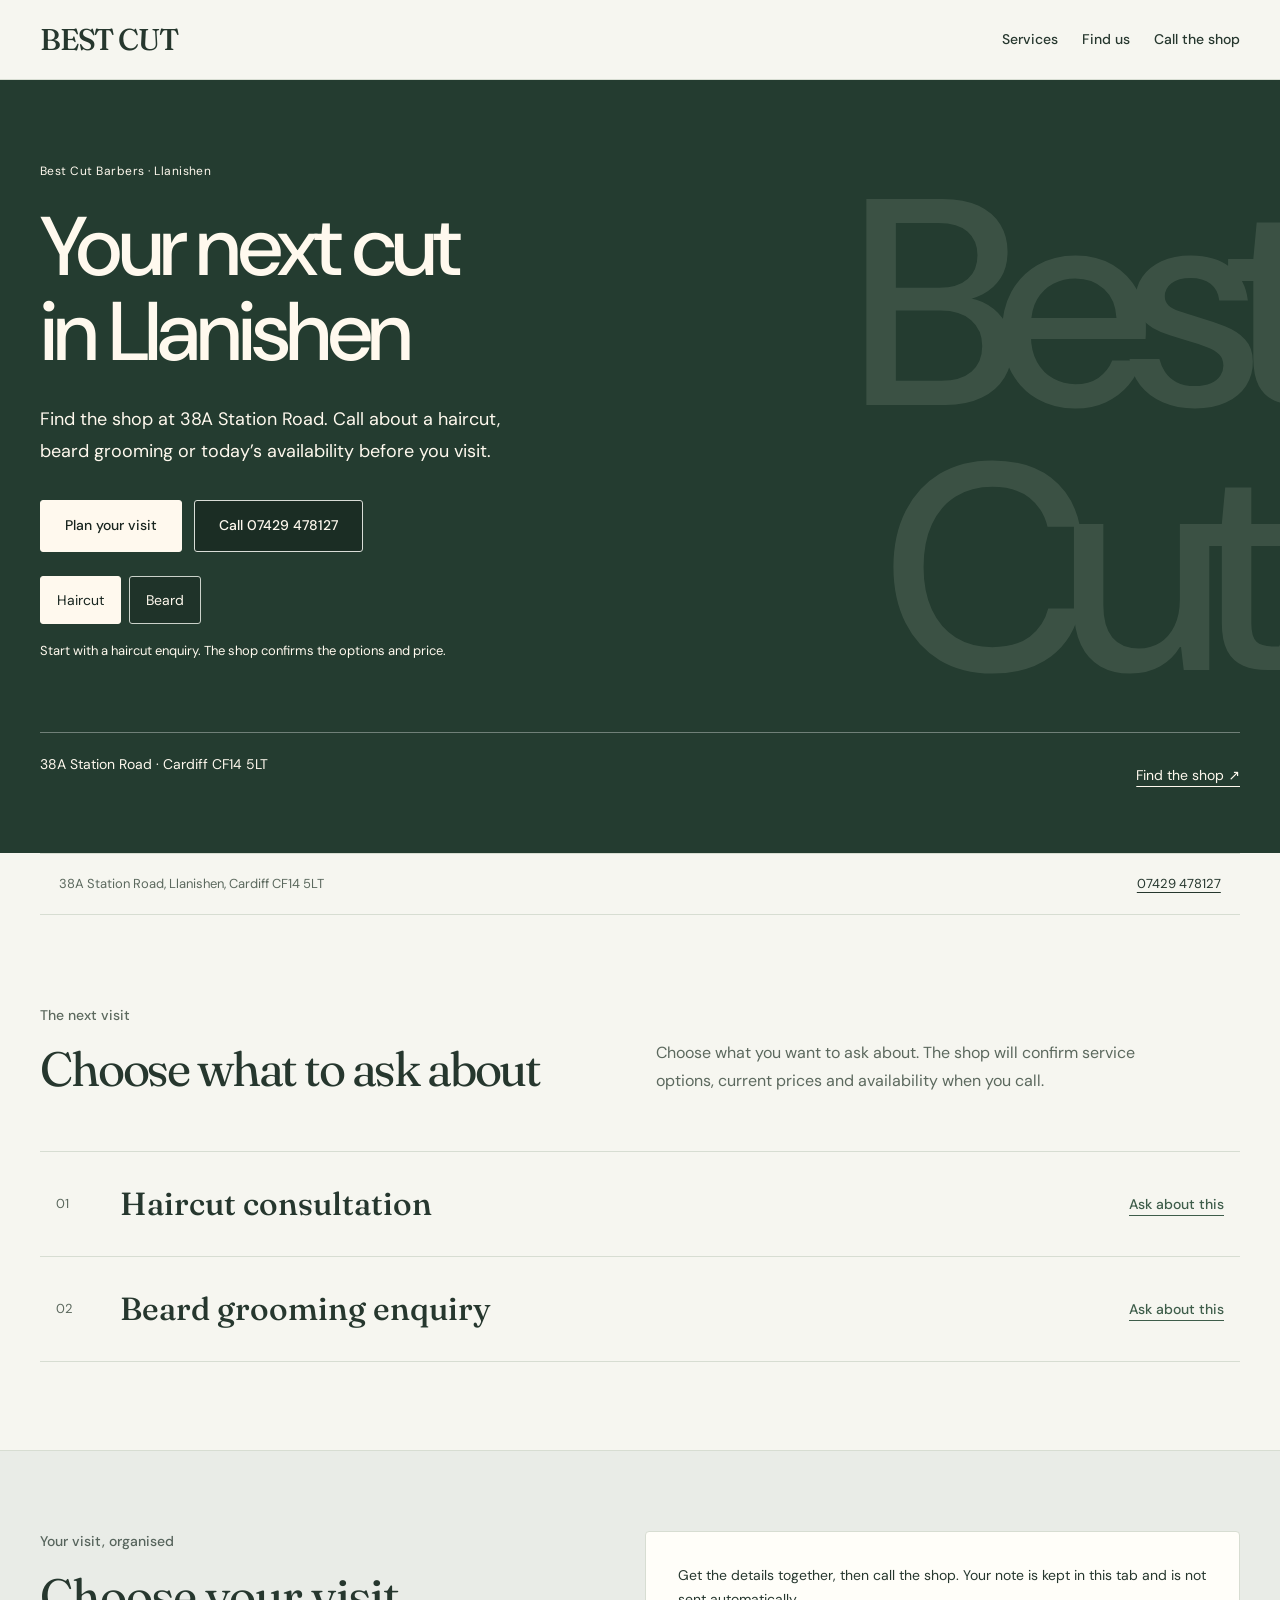
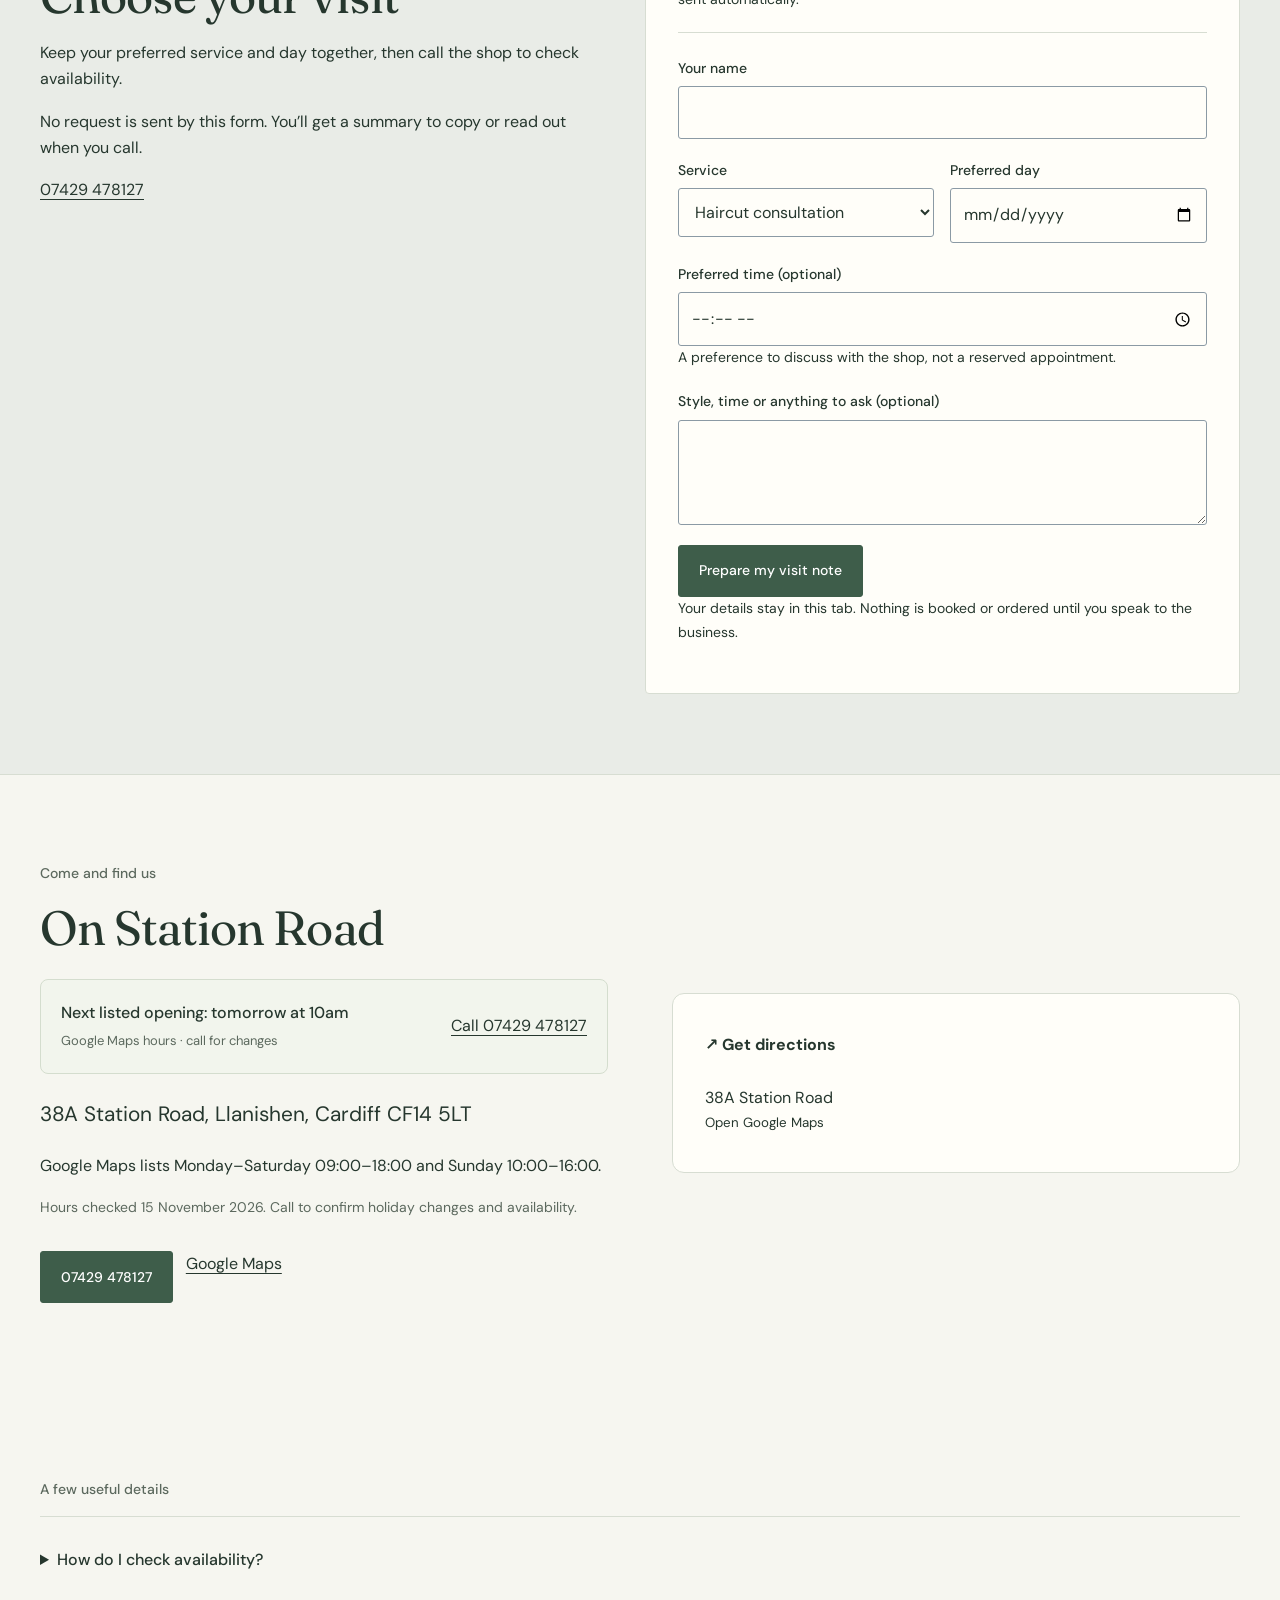
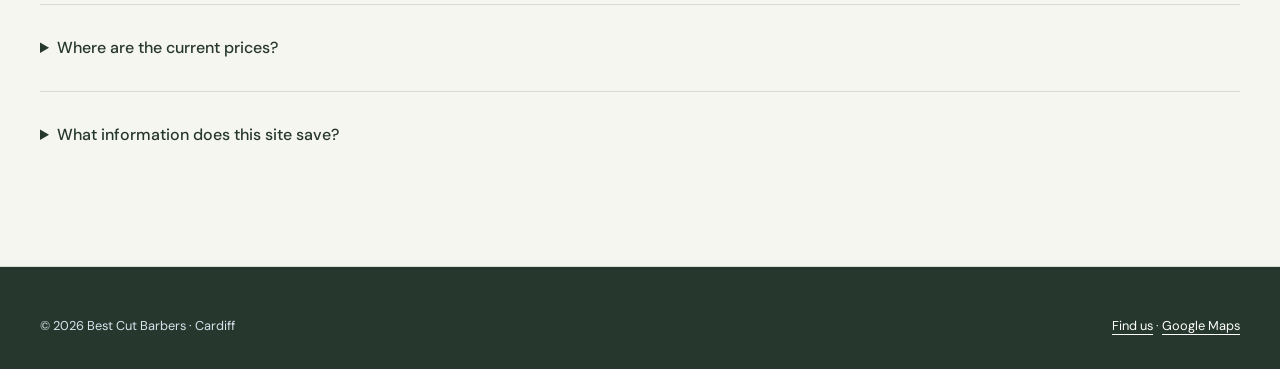
==== index.html @ ffdcf894 "Harden verification and quiet the live hours status Co-authored-by: OpenBot <335604065+openbotgit[bo" ====
<!doctype html><html lang="en-GB"><head><meta charset="utf-8"><meta name="viewport" content="width=device-width,initial-scale=1"><meta http-equiv="Content-Security-Policy" content="default-src 'self'; script-src 'self'; style-src 'self'; img-src 'self' data:; base-uri 'none'; form-action 'none'; object-src 'none'"><title>Best Cut Barbers | Llanishen, Cardiff</title><meta name="description" content="Find Best Cut Barbers in Llanishen. Call about today’s availability, ask about your style, then head to Station Road."><meta name="theme-color" content="#1e3028"><link rel="icon" href="favicon.svg" type="image/svg+xml"><link rel="canonical" href="https://henrygoldsmith07-wq.github.io/best-cut-barbers/"><meta property="og:type" content="website"><meta property="og:title" content="Best Cut Barbers"><meta property="og:description" content="Find Best Cut Barbers in Llanishen. Call about today’s availability, ask about your style, then head to Station Road."><meta property="og:url" content="https://henrygoldsmith07-wq.github.io/best-cut-barbers/"><meta property="og:image" content="https://henrygoldsmith07-wq.github.io/best-cut-barbers/og-image.png"><meta property="og:image:alt" content="Best Cut Barbers — 38A Station Road, Llanishen, Cardiff CF14 5LT"><meta name="twitter:card" content="summary_large_image"><script type="application/ld+json">{"@context":"https://schema.org","@type":"HairSalon","@id":"https://henrygoldsmith07-wq.github.io/best-cut-barbers/#business","name":"Best Cut Barbers","url":"https://henrygoldsmith07-wq.github.io/best-cut-barbers/","image":"https://henrygoldsmith07-wq.github.io/best-cut-barbers/og-image.png","telephone":"+447429478127","hasMap":"https://maps.google.com/?q=38A+Station+Road+Llanishen+Cardiff+CF14+5LT","areaServed":[{"@type":"Place","name":"Llanishen"},{"@type":"Place","name":"Cardiff"}],"address":{"@type":"PostalAddress","streetAddress":"38A Station Road","addressLocality":"Llanishen","addressRegion":"Cardiff","postalCode":"CF14 5LT","addressCountry":"GB"},"sameAs":[],"geo":{"@type":"GeoCoordinates","latitude":51.5290067,"longitude":-3.1883158},"openingHoursSpecification":[{"@type":"OpeningHoursSpecification","dayOfWeek":["Monday","Tuesday","Wednesday","Thursday","Friday","Saturday"],"opens":"09:00","closes":"18:00"},{"@type":"OpeningHoursSpecification","dayOfWeek":["Sunday"],"opens":"10:00","closes":"16:00"}]}</script><script src="app.js" defer></script><meta name="robots" content="noindex, nofollow"><script src="direction.js" defer></script><link rel="preload" href="assets/dm-sans.woff2" as="font" type="font/woff2" crossorigin><link rel="stylesheet" href="site.css"><script src="experience.js" defer></script><meta property="og:locale" content="en_GB">
<meta property="og:site_name" content="Best Cut Barbers">
<meta name="twitter:title" content="Best Cut Barbers | Llanishen, Cardiff">
<meta name="twitter:description" content="Find Best Cut Barbers in Llanishen. Call about today's availability, ask about your style, then head to Station Road.">
<script type="application/ld+json">{"@context":"https://schema.org","@type":"ContactPoint","@id":"https://henrygoldsmith07-wq.github.io/best-cut-barbers/#contact-point","telephone":"+447429478127","contactType":"customer service","areaServed":"GB","availableLanguage":"English"}</script>
<script type="application/ld+json">{"@context":"https://schema.org","@type":"HairSalon","@id":"https://henrygoldsmith07-wq.github.io/best-cut-barbers/#catalog","name":"Best Cut Barbers","hasOfferCatalog":{"@type":"OfferCatalog","name":"Barber services","itemListElement":[{"@type":"Offer","itemOffered":{"@type":"Service","name":"Haircut consultation"}},{"@type":"Offer","itemOffered":{"@type":"Service","name":"Beard grooming enquiry"}}]}}</script>
<script type="application/ld+json">{"@context":"https://schema.org","@type":"FAQPage","mainEntity":[{"@type":"Question","name":"How do I check availability?","acceptedAnswer":{"@type":"Answer","text":"Call 07429 478127. The note builder helps organise what you want to ask; it does not send a message or confirm a booking."}},{"@type":"Question","name":"Where are the current prices?","acceptedAnswer":{"@type":"Answer","text":"Prices are to confirm with the owner. Please call before making plans that depend on a particular price or service."}},{"@type":"Question","name":"What information does this site save?","acceptedAnswer":{"@type":"Answer","text":"This form keeps your note in the current tab only. It sends no information to us and uses no analytics or advertising cookies. External links open services with their own privacy policies."}}]}</script>


<link rel="stylesheet" href="refinement.css">
<script src="refinement.js" defer></script>
<link rel="stylesheet" href="finishing.css">
<link rel="stylesheet" href="hero-background.css">
</head><body class="studio"><a class="skip" href="#main">Skip to content</a><header class="top"><div class="wrap"><a class="brand" href="#">BEST CUT</a><nav aria-label="Main navigation" id="main-nav"><a href="#services">Services</a><a href="#visit">Find us</a><a href="tel:+447429478127">Call the shop</a></nav><button type="button" class="nav-toggle" aria-controls="main-nav" aria-expanded="false">Menu</button></div></header><main id="main" tabindex="-1"><section class="direction-hero type-hero type-best" aria-labelledby="hero-title"><p class="hero-wordmark" aria-hidden="true">Best<span>Cut.</span></p><div class="wrap direction-layout"><div class="direction-copy"><p class="direction-location">Best Cut Barbers · Llanishen</p><h1 id="hero-title">Your next cut<br>in Llanishen</h1><p class="intro">Find the shop at 38A Station Road. Call about a haircut, beard grooming or today’s availability before you visit.</p><div class="direction-actions"><a class="btn btn-primary" href="#plan">Plan your visit</a><a class="btn btn-ghost" href="tel:+447429478127">Call 07429 478127</a></div><div class="service-choice" role="group" aria-label="Choose what to ask about"><button type="button" data-hero-service="Haircut consultation" aria-pressed="true">Haircut</button><button type="button" data-hero-service="Beard grooming enquiry" aria-pressed="false">Beard</button></div><p class="service-copy" id="service-copy" aria-live="polite">Start with a haircut enquiry. The shop confirms the options and price.</p></div></div><div class="wrap"><div class="hero-addressline"><span>38A Station Road · Cardiff CF14 5LT</span><a href="#visit">Find the shop ↗</a></div></div></section><div class="wrap"><div class="ribbon"><span>38A Station Road, Llanishen, Cardiff CF14 5LT</span><span>Local & independent</span><span><a href="tel:+447429478127">07429 478127</a></span></div><section class="section" id="services" data-reveal><div class="section-head"><div><p class="label">The next visit</p><h2>Choose what to ask about</h2></div><p>Choose what you want to ask about. The shop will confirm service options, current prices and availability when you call.</p></div><ol class="services"><li><h3>Haircut consultation</h3><a href="#plan" data-service="Haircut consultation">Ask about this</a></li><li><h3>Beard grooming enquiry</h3><a href="#plan" data-service="Beard grooming enquiry">Ask about this</a></li></ol></section></div><section class="planning" id="plan" data-reveal><div class="wrap split"><div><p class="label">Your visit, organised</p><h2>Choose your visit</h2><p>Keep your preferred service and day together, then call the shop to check availability.</p><p>No request is sent by this form. You’ll get a summary to copy or read out when you call.</p><a href="tel:+447429478127">07429 478127</a></div><form id="visit-form"><p class="form-intro">Get the details together, then call the shop. Your note is kept in this tab and is not sent automatically.</p><div class="field"><label for="name">Your name</label><input id="name" name="name" required maxlength="80" autocomplete="given-name"></div><div class="row"><div class="field"><label for="service">Service</label><select id="service"><option>Haircut consultation</option><option>Beard grooming enquiry</option></select></div><div class="field"><label for="date">Preferred day</label><input type="date" id="date" required></div></div><div class="field"><label for="preferred-time">Preferred time (optional)</label><input type="time" id="preferred-time"><p class="hint">A preference to discuss with the shop, not a reserved appointment.</p></div><div class="field"><label for="notes">Style, time or anything to ask (optional)</label><textarea id="notes" rows="3" maxlength="1000"></textarea></div><div class="hp" aria-hidden="true"><input id="website" tabindex="-1" autocomplete="off" aria-label="Leave blank"></div><button class="button" type="submit">Prepare my visit note</button><p class="hint">Your details stay in this tab. Nothing is booked or ordered until you speak to the business.</p><p id="visit-error" class="inline-error" role="alert" tabindex="-1" hidden></p><div id="result" class="result" role="status" tabindex="-1" hidden></div><noscript><p>Call 07429 478127 to arrange a visit.</p></noscript></form></div></section><div class="wrap"><section class="section visit" id="visit" data-reveal><div><p class="label">Come and find us</p><h2>On Station Road</h2><div class="live-visit"><div><strong id="visit-status" aria-live="polite">See the listed hours below</strong><br><small>Google Maps hours · call for changes</small></div><a href="tel:+447429478127">Call 07429 478127</a></div><address class="address">38A Station Road, Llanishen, Cardiff CF14 5LT</address><p>Google Maps lists Monday–Saturday 09:00–18:00 and Sunday 10:00–16:00.</p><p class="hint">Hours checked 15 November 2026. Call to confirm holiday changes and availability.</p><div class="actions"><a class="button" href="tel:+447429478127">07429 478127</a><a href="https://www.google.com/maps/search/?api=1&amp;query=Best+Cut+38A+Station+Road+Llanishen+Cardiff" target="_blank" rel="noopener noreferrer">Google Maps</a></div></div><div class="map-art"><a href="https://www.google.com/maps/dir/?api=1&amp;destination=38A%20Station%20Road%2C%20Llanishen%2C%20Cardiff%20CF14%205LT" target="_blank" rel="noopener noreferrer"><strong>↗ Get directions</strong><br>38A Station Road<br><small>Open Google Maps</small></a></div></section><section class="section" aria-label="Common questions"><p class="label">A few useful details</p><details><summary>How do I check availability?</summary><p>Call 07429 478127. The note builder helps organise what you want to ask; it does not send a message or confirm a booking.</p></details><details><summary>Where are the current prices?</summary><p>Prices are to confirm with the owner. Please call before making plans that depend on a particular price or service.</p></details><details><summary>What information does this site save?</summary><p>This form keeps your note in the current tab only. It sends no information to us and uses no analytics or advertising cookies. External links open services with their own privacy policies.</p></details></section></div>
</main><footer><div class="wrap"><span>© 2026 Best Cut Barbers · Cardiff</span><span><a href="#visit">Find us</a> · <a href="https://www.google.com/maps/search/?api=1&amp;query=Best+Cut+38A+Station+Road+Llanishen+Cardiff" target="_blank" rel="noopener noreferrer">Google Maps</a></span></div></footer><nav class="mobile" aria-label="Quick actions"><a class="button" href="tel:+447429478127">Call the shop</a><a class="button secondary" href="#plan">Plan your visit</a></nav></body></html>
---- site.css ----
:root{--paper:#f4f0e5;--ink:#1e3028;--accent:#7b3d25;--line:#cecaba;--muted:#526057;--display:Georgia,serif}*{box-sizing:border-box}html{scroll-behavior:smooth;scroll-padding-top:6rem}body{margin:0;background:var(--paper);color:var(--ink);font:17px/1.65 system-ui,sans-serif}a{color:inherit;text-underline-offset:4px}button,input,select,textarea{font:inherit}button,a,input,select,textarea{touch-action:manipulation}:focus-visible{outline:3px solid var(--accent);outline-offset:5px}h1,h2,h3,p{margin:0 0 1rem}h1,h2,h3{font-family:var(--display);line-height:1.05;font-weight:500}h1{font-size:clamp(3rem,6.6vw,6.3rem);letter-spacing:-.055em}h2{font-size:clamp(2.2rem,4vw,3.8rem);letter-spacing:-.035em}h3{font-size:1.5rem}p{max-width:58ch}.wrap{width:min(1200px,calc(100% - 3rem));margin:auto}.skip{position:absolute;top:-80px;left:1rem;z-index:99;background:var(--ink);color:var(--paper);padding:1rem}.skip:focus{top:0}.top{border-bottom:1px solid var(--line)}header .wrap{display:flex;align-items:center;justify-content:space-between;gap:1.5rem;padding:1.1rem 0}.brand{font:700 1.6rem var(--display);text-decoration:none;letter-spacing:-.04em}nav{display:flex;gap:1.8rem;align-items:center}nav a{font-size:.85rem;text-decoration:none;font-weight:650}.label{font:650 .72rem/1.5 system-ui;letter-spacing:.17em;text-transform:uppercase;margin-bottom:1.5rem}.hero{display:grid;grid-template-columns:1.15fr 1fr;gap:3rem;align-items:center;padding:5rem 0 4rem}.intro{font-size:1.1rem;color:var(--muted);max-width:44ch}.actions{display:flex;gap:.8rem;flex-wrap:wrap;margin-top:2rem}.button{display:inline-flex;align-items:center;justify-content:center;padding:.9rem 1.4rem;min-height:48px;background:var(--ink);color:var(--paper);border:1px solid var(--ink);text-decoration:none;font-weight:650;cursor:pointer}.button:hover{background:var(--accent);color:var(--paper)}.button.secondary{background:transparent;color:var(--ink)}.art{position:relative;background:#e5e4d5;color:var(--ink);border-radius:50% 50% 0 0;padding:1rem}.art svg{width:100%;display:block}.art small{display:block;text-align:center;font-size:.67rem;letter-spacing:.14em;padding-bottom:1rem}.ribbon{border-block:1px solid var(--line);padding:1rem 0;font-size:.8rem;display:flex;justify-content:space-between;gap:1rem;flex-wrap:wrap}.section{padding:5rem 0}.section-head{display:grid;grid-template-columns:1fr 1fr;gap:3rem;margin-bottom:2rem}.section-head p{align-self:end;color:var(--muted)}.services{list-style:none;margin:0;padding:0;border-top:1px solid var(--line)}.services li{display:grid;grid-template-columns:55px 1fr auto;gap:1rem;align-items:center;border-bottom:1px solid var(--line);padding:1.5rem 0}.services h3{margin:0}.services span{font-size:.8rem;color:var(--muted)}.services a{text-decoration:none;font-size:.85rem}.planning{background:var(--ink);color:var(--paper);padding:4.5rem 0}.planning .split{display:grid;grid-template-columns:1fr 1fr;gap:5rem}.planning .label{opacity:.75}form{background:var(--paper);color:var(--ink);padding:2rem}label{display:block;font-size:.85rem;font-weight:650;margin:0 0 .4rem}.field{margin-bottom:1.1rem}input,select,textarea{display:block;width:100%;background:transparent;color:var(--ink);border:1px solid #7b8275;border-radius:0;padding:.8rem;min-width:0}textarea{resize:vertical}.row{display:grid;grid-template-columns:1fr 1fr;gap:1rem}.hp{display:none}.hint{font-size:.8rem;line-height:1.6;color:var(--muted)}.result{border-top:1px solid var(--line);margin-top:1.5rem;padding-top:1.5rem;overflow-wrap:anywhere}.result pre{font:inherit;white-space:pre-wrap;word-break:break-word}.visit{display:grid;grid-template-columns:1fr 1fr;gap:4rem}.address{font-size:1.3rem;font-style:normal;margin:1.5rem 0}.map-art{border:1px solid var(--line);min-height:280px;display:grid;place-items:center;position:relative;overflow:hidden;background:repeating-linear-gradient(28deg,transparent 0 70px,var(--line) 71px 72px,transparent 73px 140px)}.map-art a{z-index:1;background:var(--paper);padding:2rem;text-align:center;text-decoration:none;border:1px solid var(--ink)}details{border-top:1px solid var(--line);padding:1.2rem 0}summary{cursor:pointer;font-weight:650}details p{margin:1rem 0 0;color:var(--muted)}footer{border-top:1px solid var(--line);padding:2.5rem 0;font-size:.8rem}footer .wrap{display:flex;justify-content:space-between;gap:1rem;flex-wrap:wrap}.mobile{display:none}body.studio{--paper:#edf1e9;--ink:#17241c;--accent:#385b1e;--line:#b8c4b5;--display:Impact,'Arial Narrow',sans-serif}.studio h1,.studio h2{text-transform:uppercase;letter-spacing:-.02em}.studio .hero{grid-template-columns:1.2fr .8fr}.studio .art{border-radius:0;background:#c5e85e;transform:rotate(3deg);margin:1rem}.studio .brand{font-family:Impact,sans-serif;font-size:2rem}.studio .services{display:grid;grid-template-columns:1fr 1fr;gap:1.2rem;border:0}.studio .services li{display:flex;align-items:start;flex-direction:column;border:1px solid var(--ink);padding:2rem}.studio .ribbon{background:var(--ink);color:var(--paper);padding:1.2rem}.diner{--paper:#fff6df;--ink:#63271d;--accent:#8b3624;--line:#d8b59c;--muted:#795343;--display:Georgia,serif}.diner .hero{grid-template-columns:1fr 1fr}.diner .art{border-radius:50%;background:#f3d778;outline:1px solid var(--ink);outline-offset:-12px}.diner h1{font-style:italic}.diner .brand{font-style:italic}.diner .services li{padding:1.8rem 0}.diner .ribbon{border-block:3px double var(--ink)}@media(max-width:760px){.wrap{width:calc(100% - 2rem)}header .wrap{gap:1rem}.brand{font-size:1.25rem}nav a:not(:last-child){display:none}nav{gap:0}.hero,.studio .hero,.diner .hero{grid-template-columns:1fr;padding:3rem 0;gap:2rem}.hero .art{max-width:340px;width:100%;margin:auto}h1{font-size:clamp(3.1rem,12vw,5rem)}.section{padding:3rem 0}.section-head,.planning .split,.visit{grid-template-columns:1fr;gap:1.5rem}.planning{padding:3rem 0}.services li{grid-template-columns:25px 1fr}.services a{grid-column:2}.studio .services{grid-template-columns:1fr}.row{grid-template-columns:1fr}form{padding:1.3rem}.mobile{display:flex;position:fixed;bottom:0;left:0;right:0;z-index:20;background:var(--paper);border-top:1px solid var(--ink);padding:.6rem;padding-bottom:max(.6rem,env(safe-area-inset-bottom));gap:.6rem}.mobile a{flex:1;padding:.65rem;font-size:.85rem}body{padding-bottom:85px}.ribbon span:last-child{display:none}}@media(prefers-reduced-motion:reduce){html{scroll-behavior:auto}*{transition:none!important}}@media print{header,.mobile,form,.art{display:none}body{padding:0}.hero,.visit{display:block}.planning{background:white;color:black}}
/* Original design guided by Unslop and Anthropic frontend-design. See DESIGN.md. */
:root{--base:#fafaf6;--surface:#fff;--text:#20344c;--secondary:#516171;--rule:#d8e0e5;--accent:#315a87;--control-radius:8px;--section-gap:80px;--display:Georgia,'Times New Roman',serif;--body:system-ui,-apple-system,'Segoe UI',sans-serif}
html{scroll-padding-top:100px}body{font-family:var(--body);font-size:16px;line-height:1.65;background:var(--base);color:var(--text)}h1,h2,h3{color:var(--text);font-family:var(--display);font-weight:400}h1{font-size:clamp(40px,5.4vw,76px);line-height:1.06;letter-spacing:-.035em}h2{font-size:clamp(28px,3.2vw,44px);line-height:1.16;letter-spacing:-.02em}h3{font-size:24px;line-height:1.25}a{color:inherit}p{max-width:68ch}button,input,textarea,select{font-family:var(--body)}button,a,input,select,textarea{touch-action:manipulation}input,select,textarea{font-size:16px;border-radius:8px;min-height:48px;background:var(--surface);color:var(--text);border:1px solid #8b9aa5;padding:12px}label{font-size:14px;font-weight:500;letter-spacing:0;text-transform:none}button{cursor:pointer}button:disabled{cursor:not-allowed;opacity:.6}a,button,input,textarea,select,summary{scroll-margin-block:112px}:focus-visible{outline:3px solid var(--accent);outline-offset:4px}button:focus-visible,a:focus-visible{position:relative;z-index:3}.wrap{width:min(1200px,calc(100% - 64px))}.eyebrow,.label,.brand-sub,.item-tag{font:400 14px/1.5 var(--body);letter-spacing:0;text-transform:none;color:var(--secondary)}.brand-name,.brand{font-weight:500}.brand-sub{font-size:12px}.brand-mark{width:36px;height:36px}.site-head,header.top{background:var(--base);color:var(--text);border-bottom:1px solid var(--rule);backdrop-filter:none}.site-head .wrap,header.top .wrap{padding:16px 0;gap:24px;position:relative}.head-nav,header.top nav{gap:24px}.head-nav a,header.top nav a{padding-block:12px;font-size:14px;font-weight:500}.nav-toggle{display:none}.btn,.button,.chip{font:500 14px/1.4 var(--body);border-radius:var(--control-radius);box-shadow:none;min-height:48px;padding:12px 20px;gap:8px;transition:background-color 160ms,color 160ms,border-color 160ms}.btn-primary,.button{background:var(--accent);border-color:var(--accent);color:#fff}.btn-primary:hover,.button:hover{background:var(--text);color:#fff;transform:none;box-shadow:none}.btn-ghost,.btn-outline,.button.secondary{background:transparent;color:var(--text);border:1px solid var(--rule)}.btn-ghost:hover,.btn-outline:hover,.button.secondary:hover{background:var(--rule);color:var(--text)}.chip{min-height:44px;padding:8px 16px;color:var(--text);border-color:var(--rule);background:var(--surface)}.chip[aria-pressed=true]{background:var(--accent);color:white;border-color:var(--accent)}
.direction-hero{padding:64px 0;background:var(--base)}.direction-layout{display:grid;grid-template-columns:.9fr 1.1fr;gap:48px;align-items:center;min-height:480px}.direction-copy{max-width:520px}.direction-location{font-size:14px;color:var(--secondary);margin-bottom:24px}.direction-copy h1{margin:0 0 24px}.direction-copy .intro{font:400 18px/1.65 var(--body);color:var(--secondary);max-width:42ch}.direction-actions{display:flex;flex-wrap:wrap;gap:12px;margin-top:32px}.direction-visual{min-width:0}.direction-visual>svg{display:block;width:100%;height:auto}.visual-note{font:400 12px/1.5 var(--body);text-align:center;color:var(--secondary);margin:16px auto 0}.status{background:transparent;border:0;border-radius:0;padding:0;margin-top:24px;font-size:13px;font-weight:400;color:var(--secondary)}.status .dot{display:none}.status-note{max-width:50ch}.status.is-open,.status.is-closed{color:var(--secondary);background:transparent;border:0}.facts,.strip{background:var(--surface);border-block:1px solid var(--rule)}.facts ul,.strip ul{padding:16px 0;gap:24px;font-size:13px}.facts svg,.strip svg{display:none}section:not(.direction-hero){scroll-margin-top:100px}.section-head{margin-bottom:32px}.section-head p{color:var(--secondary)}.section,.story,#ranges,#how,#visit,#questions,#book{padding-block:var(--section-gap)}.panel,.form-card,.item,details.qa{background:var(--surface);border:1px solid var(--rule);box-shadow:none;border-radius:12px}.panel,.form-card{padding:32px}.field{margin-bottom:20px}.field-row,.row{gap:16px}.hint,.item-body p,.lede,.addr,details.qa p{color:var(--secondary)}.item{transition:border-color 160ms}.item:hover{transform:none;box-shadow:none;border-color:var(--accent)}.item-art{background:#f1f5f6!important;border-color:var(--rule);aspect-ratio:5/3}.item-tag{font-size:12px}.item-add,.remove{min-height:44px;padding-block:8px;font-size:14px}.item-body{padding:24px;gap:8px}.item-body h3{font-size:24px}.item-add{color:var(--accent);border-color:var(--accent)}.hours th,.hours td{padding:12px 0;font-size:14px;border-color:var(--rule)}.hours tr.today th,.hours tr.today td{color:var(--accent)}.social{border-color:var(--rule);min-width:44px;min-height:44px}.faq{gap:12px}.faq summary{min-height:48px;font-weight:500}.faq summary::after{color:var(--accent)}footer{background:var(--text);color:#d9e3ec;margin-top:0;padding:48px 0 32px}footer a,footer h3,.foot-brand{color:white}.mobile-bar,.mobile-actions,.mobile{background:var(--base);border-color:var(--rule);padding:8px;padding-bottom:max(8px,env(safe-area-inset-bottom));gap:8px}.mobile-bar a,.mobile-actions a,.mobile a,.mobile-actions button{min-height:48px;border-radius:8px;font-weight:500;display:flex;align-items:center;justify-content:center}.mb-primary,.ma-primary{background:var(--accent)!important;color:white!important}.mb-secondary,.ma-secondary{background:var(--surface)!important;color:var(--text)!important}.mobile-actions .ma-secondary{border:1px solid var(--rule)}.result,.confirmed,.confirm{overflow-wrap:anywhere}.result pre{font-size:14px}.planning .split{gap:64px}.planning form{padding:32px;border-radius:12px;background:var(--surface);color:var(--text)}.planning h2,.planning p{color:inherit}.services{border-color:var(--rule);list-style:none}.services li{grid-template-columns:1fr auto;gap:24px;padding:24px 0;border-color:var(--rule)}.services li>span{display:none}.services li h3{font-size:28px}.services a{min-height:44px;display:flex;align-items:center;color:var(--accent)}.map-art{background:none;border:0;min-height:240px;place-items:start;align-items:center}.map-art a{width:100%;text-align:left;background:var(--surface);border:1px solid var(--rule);border-radius:12px;padding:32px}.ribbon{background:var(--surface);border-color:var(--rule);padding:16px 24px;font-size:13px}.ribbon span:nth-child(2){display:none}.section-head{gap:48px}.visit{gap:64px}.brand{font-size:24px;text-decoration:none}.nav-open{display:flex!important}.contact-list a{min-height:44px}.hero-art,.card-stack{display:none}
@media(max-width:800px){:root{--section-gap:48px}.wrap{width:calc(100% - 32px)}.direction-hero{padding:40px 0}.direction-layout{grid-template-columns:1fr;gap:32px;min-height:0}.direction-copy{max-width:none}.direction-copy h1{font-size:44px}.direction-copy .intro{font-size:16px}.direction-location{margin-bottom:16px}.direction-actions{margin-top:24px}.direction-visual{width:100%;max-width:520px;margin:auto}.direction-visual>svg{max-height:360px}.panel,.form-card,.planning form{padding:24px}.section-head,.planning .split,.visit{grid-template-columns:1fr;gap:32px}.site-head .wrap,header.top .wrap{gap:12px;flex-wrap:wrap}.nav-toggle{display:inline-flex;min-height:44px;align-items:center;background:transparent;border:1px solid var(--rule);color:var(--text);border-radius:8px;padding:8px 12px;margin-left:auto;font:500 14px var(--body)}.head-nav,header.top nav:not(.mobile){display:none;order:9;flex-basis:100%;gap:8px;flex-wrap:wrap;padding-top:8px;border-top:1px solid var(--rule)}.head-nav a,header.top nav:not(.mobile) a{display:block;padding:12px 16px;border-radius:8px;background:var(--surface)}.head-call,.head-cta{display:none!important}.head-actions{gap:8px}.brand-name{font-size:20px}.brand-sub{font-size:12px}.brand-mark{width:28px;height:28px}.head-actions .btn{padding:8px 12px}.facts ul,.strip ul{gap:8px;text-align:left;display:block}.facts li,.strip li{display:block;margin:4px 0}.facts li:last-child,.strip li:last-child{display:none}.services li{grid-template-columns:1fr;gap:8px}.services li a{grid-column:auto}.services li h3{font-size:24px}.ribbon{padding:16px;gap:8px}.ribbon span:last-child{display:block}.map-art{min-height:0}.row,.field-row{grid-template-columns:1fr}body{padding-bottom:88px}.foot-grid{gap:24px}.site-head{position:relative}.hero-art,.card-stack{display:none}}
@media(prefers-reduced-motion:reduce){html{scroll-behavior:auto}*,*::before,*::after{transition:none!important;animation:none!important}}@media print{.direction-visual,.nav-toggle,.mobile-actions,.mobile-bar,.mobile{display:none}.direction-layout{display:block}.direction-hero{padding:24px 0}body{padding:0}}

:root{--base:#f6f6f2;--surface:#fff;--text:#27332e;--secondary:#5c6961;--rule:#d8ded7;--accent:#2d5743;--paper:var(--base);--ink:var(--text);--muted:var(--secondary);--line:var(--rule);--display:system-ui,-apple-system,'Segoe UI',sans-serif}.top{background:#182a22!important;--text:#f0f3ed;--secondary:#c9d1c7;--rule:#44554a;--base:#182a22;--surface:#263c30}.top .brand{font:500 28px Georgia;color:#dfc77f}.direction-hero{background:#182a22;--text:#f0f3ed;--secondary:#ccd6ce;--accent:#d2b467;--rule:#526047;color:var(--text)}.direction-layout{grid-template-columns:1fr 1fr}.direction-copy h1{font-family:Georgia;line-height:1.12;font-size:clamp(40px,5.3vw,76px);letter-spacing:-.02em}.direction-hero .btn-primary{background:#d9c17e;color:#1a2b22;border-color:#d9c17e}.direction-hero .btn-ghost{border-color:#627365;color:#eef2e9}.direction-visual{padding:0;align-self:center}.direction-visual svg{max-height:500px}.planning{background:#e7ede6;color:var(--text);border-block:1px solid var(--rule)}.planning h2{font-family:Georgia}.services{display:grid;grid-template-columns:1fr 1fr;gap:24px;border:0}.services li{display:flex;flex-direction:column;align-items:start;padding:32px;background:#fff;border:1px solid var(--rule);border-radius:12px}.services h3{font:500 28px/1.2 Georgia}.services a{margin-top:16px}.studio .services{display:grid;grid-template-columns:1fr 1fr;gap:24px}.studio .services li{border-color:var(--rule);padding:32px}.studio .hero{display:none}.studio h2{text-transform:none;letter-spacing:-.02em;font:400 clamp(28px,3.2vw,44px)/1.16 Georgia}.studio .brand{font:500 28px Georgia}.studio .ribbon{background:white;color:var(--text)}@media(max-width:800px){.direction-layout,.services,.studio .services{grid-template-columns:1fr}.top .brand,.studio .brand{font-size:24px}.direction-visual svg{max-height:360px}.direction-hero .nav-toggle{color:#fff}}
.btn{display:inline-flex;align-items:center;justify-content:center;text-decoration:none}.direction-copy h1{font-size:clamp(40px,4.8vw,64px)}.studio .direction-copy h1{text-transform:none;font-weight:400}.direction-hero .intro{font-weight:400}.label,.eyebrow{margin-bottom:16px}.direction-copy h1{max-width:12ch}.direction-visual .btn{white-space:normal}#main-nav a:focus-visible{z-index:4}@media(max-width:800px){.direction-copy h1{font-size:40px;max-width:16ch}.direction-actions .btn{min-height:48px}}

.mobile a:not(:last-child){display:flex}.direction-hero .btn-primary:hover{filter:brightness(.94)}.split:has(>.split-art){align-items:start}.split:not(:has(>.split-art)){grid-template-columns:1fr;max-width:760px;margin-inline:auto}.item-art{border-color:var(--rule)}.eyebrow,.label{letter-spacing:0}.faux-card,.fc-seal{background:var(--surface);box-shadow:none}.direction-visual svg{overflow:visible}a:focus-visible,button:focus-visible,input:focus-visible,select:focus-visible,textarea:focus-visible{scroll-margin-bottom:112px}

@font-face{font-family:'DM Sans';src:url('assets/dm-sans.woff2') format('woff2');font-style:normal;font-weight:100 1000;font-display:swap}
@font-face{font-family:Fraunces;src:url('assets/fraunces.woff2') format('woff2');font-style:normal;font-weight:100 900;font-display:swap}
:root{--body:'DM Sans',system-ui,sans-serif;--sans:'DM Sans',system-ui,sans-serif;--display:Fraunces,Georgia,serif;--serif:Fraunces,Georgia,serif;--ease:cubic-bezier(.22,1,.36,1)}
body{font-family:var(--body);font-size:16px;line-height:1.65}h1,h2,h3,.brand-name,.foot-brand{font-family:var(--display);font-optical-sizing:auto}h1,h2,h3{text-wrap:balance}.direction-copy h1{font-size:clamp(44px,5.3vw,76px);line-height:1.03;letter-spacing:-.04em;max-width:13ch;font-variation-settings:'SOFT' 35,'WONK' 0}.direction-copy .intro{font-size:18px;line-height:1.7;max-width:40ch}.direction-location{font-size:14px;margin-bottom:24px}.direction-hero{padding:72px 0 64px}.direction-layout{gap:64px;min-height:520px}.direction-actions{gap:12px}.btn,.button{font-family:var(--body);min-height:52px;padding:14px 20px;border-radius:8px;font-weight:500;letter-spacing:0}.btn:active,.button:active,.round-control:active{transform:translateY(1px)}.head-nav a,header.top nav a{font-weight:500}.site-head,header.top{position:relative}.head-nav a:hover,header.top nav a:hover{color:var(--accent);text-decoration:underline;text-underline-offset:6px}.brand-name{font-size:28px;font-weight:500}.brand-sub{font-family:var(--body)}section{position:relative}.section-head{max-width:none}.section-head h2{max-width:17ch}.section-head p{max-width:50ch}.section,.story,#ranges,#how,#visit,#questions,#book{padding-block:88px}.panel,.form-card,.planning form{padding:32px;border-radius:16px}.hint{line-height:1.6}.form-intro{font-size:14px;color:var(--secondary);margin-bottom:24px}.form-progress{display:flex;flex-wrap:wrap;gap:8px 24px;list-style:none;padding:0;margin:0 0 24px;font-size:13px;color:var(--secondary)}.form-progress span{border-bottom:2px solid var(--rule);padding-bottom:8px}.form-progress .current{border-color:var(--accent);color:var(--text)}.quick-dates{display:flex;flex-wrap:wrap;gap:8px;margin:12px 0 24px}.quick-date{font:500 13px/1.5 var(--body);padding:12px;border:1px solid var(--rule);border-radius:8px;background:var(--surface);color:var(--text);min-height:44px}.quick-date[aria-pressed=true]{background:var(--accent);color:white;border-color:var(--accent)}.booking-summary{margin:24px 0;padding:16px;background:var(--base);border-left:3px solid var(--accent);font-size:14px;line-height:1.7}.inline-error{color:#922d28;font-size:14px;min-height:0;margin:8px 0}.result{scroll-margin-block:112px}.result pre,.request-copy{white-space:pre-wrap;font-family:var(--body);line-height:1.7;font-size:14px;border:1px solid var(--rule);border-radius:8px;background:var(--surface);padding:20px;overflow-wrap:anywhere}.proof-link{font-size:14px;color:var(--secondary)}.proof-link a{min-height:44px;display:inline-flex;align-items:center}.round-control{width:48px;height:48px;display:inline-grid;place-items:center;background:transparent;border:1px solid var(--rule);border-radius:50%;font:400 22px var(--body);color:var(--text);transition:background-color 160ms}.round-control:hover{background:var(--surface)}.live-visit{display:grid;grid-template-columns:1fr auto;gap:16px;padding:20px 0;border-top:1px solid var(--rule);border-bottom:1px solid var(--rule);margin:24px 0}.live-visit strong{font-weight:500}.live-visit small{font-size:12px;color:var(--secondary)}.live-visit a{align-self:center}.service-choice{display:flex;gap:12px;flex-wrap:wrap;margin-top:24px}.service-choice button{min-height:48px;padding:12px 16px;border:1px solid var(--rule);border-radius:8px;color:var(--text);background:var(--surface);font:500 14px var(--body)}.service-choice button[aria-pressed=true]{background:var(--accent);color:#fff;border-color:var(--accent)}.service-copy{font-size:14px;color:var(--secondary);min-height:3.3em;margin-top:16px}.services li{transition:background-color 160ms,border-color 160ms}.services li:has(a:focus-visible){outline:3px solid var(--accent);outline-offset:4px}.services a{font-weight:500}.service-selected{border-color:var(--accent)!important}.visit address{line-height:1.5}.visit .map-art a{min-height:180px;display:flex;flex-direction:column;justify-content:center}.social{border-radius:8px}.faq{max-width:none}.faq summary{font-weight:500;font-size:16px;line-height:1.5}.foot-note{line-height:1.7}.foot-grid p{line-height:1.8}.mobile a{min-height:52px}input:focus,select:focus,textarea:focus{border-color:var(--accent)}[aria-invalid=true]{border:2px solid #922d28}.btn[hidden],.button[hidden]{display:none}.noscript-note{font-size:14px}.direction-visual{min-width:0}.direction-visual svg{height:auto}.tea-scene-caption{display:flex;justify-content:space-between;gap:16px;font-size:13px;color:var(--secondary);padding:20px 24px}.tea-scene-caption a{min-height:44px;display:inline-flex;align-items:center}.tea-scene{background:#eaf2f0;border-radius:48% 48% 16px 16px;position:relative;overflow:hidden}.tea-scene>svg{display:block;width:100%}.tea-scene-caption span{align-self:center}.award-note{border-left:2px solid #a68c42;padding-left:16px;font-size:13px}.booking-hint{font-size:13px;color:var(--secondary)}.drawer .btn{min-height:48px}.basket-row{gap:12px}.quantity-control{display:flex;align-items:center;gap:8px;margin-top:12px}.quantity-control button{display:inline-grid;place-items:center;width:40px;height:44px;font:500 20px var(--body);background:var(--surface);color:var(--text);border:1px solid var(--rule);border-radius:6px}.quantity-control output{min-width:24px;text-align:center;font-size:14px;font-variant-numeric:tabular-nums}.basket-row .remove{min-height:44px}.basket-live{font-size:13px;color:var(--secondary);margin-top:8px}.drawer-head .close{width:44px;height:44px}.drawer-head h2{font-size:28px}.drawer .br-name{font-family:var(--display);font-size:20px;font-weight:400}.drawer .br-meta{font-size:13px}.request-copy{margin-top:16px}.mobile-actions,.mobile-bar,.mobile{z-index:50}.mobile-actions a,.mobile-actions button{font:500 14px var(--body);min-height:48px}.mobile-bar a{font:500 14px var(--body)}
@media(max-width:900px){.direction-layout{gap:32px;min-height:0}.direction-copy h1{font-size:clamp(42px,6.5vw,64px)}.direction-hero{padding:48px 0}.direction-copy .intro{font-size:16px}.section,.story,#ranges,#how,#visit,#questions,#book{padding-block:64px}.panel,.form-card,.planning form{padding:24px}.section-head{gap:24px}.brand-name{font-size:24px}}@media(max-width:600px){.direction-copy h1{font-size:46px;max-width:15ch}.direction-hero{padding-top:32px}.direction-layout{gap:40px}.direction-copy .intro{max-width:43ch}.direction-actions{margin-top:24px}.section,.story,#ranges,#how,#visit,#questions,#book{padding-block:48px}.direction-actions .btn{font-size:14px}.brand-name{font-size:22px}.tea-scene-caption{padding:8px 16px 16px}.booking-summary{padding:16px}.live-visit{grid-template-columns:1fr}.service-choice{gap:8px}.form-progress{gap:12px}.drawer .br-name{font-size:18px}}@media(prefers-reduced-motion:reduce){*,*::before,*::after{animation:none!important;transition:none!important;scroll-behavior:auto!important}}
:root{--display:'DM Sans',system-ui,sans-serif}.direction-hero{background:#14281f}.top{background:#14281f!important}.top .brand{font:500 30px Fraunces,Georgia,serif;color:#e4c982}.direction-layout{grid-template-columns:1fr 1fr}.direction-copy h1,.studio .direction-copy h1{font-family:'DM Sans',system-ui,sans-serif;font-size:clamp(48px,6.8vw,96px);font-weight:500;line-height:.98;letter-spacing:-.055em;max-width:10ch}.direction-location{color:#ccdabf}.direction-copy .intro{color:#c8d4c9}.direction-visual{position:relative;isolation:isolate;border:1px solid #586c5033;border-radius:180px 180px 8px 8px;background:#1b3528;padding:8px 16px}.direction-visual svg{filter:drop-shadow(16px 24px 16px #030a0640);max-height:540px;transform:perspective(1000px) rotateY(-8deg)}.direction-visual .scene-meta{padding:0 24px 16px;display:flex;justify-content:space-between;gap:16px;color:#c7d3c5;font-size:12px}.direction-hero .service-choice{margin-top:24px}.direction-hero .service-choice button{background:transparent;border-color:#678064;color:#e3e9de}.direction-hero .service-choice button[aria-pressed=true]{background:#d9c17e;color:#182a22;border-color:#d9c17e}.direction-hero .service-copy{color:#c8d4c9;font-size:13px}.direction-hero .btn-primary{background:#ddc47f;color:#192a21}.studio .services li{padding:32px;box-shadow:none;border-color:#d5ddcf}.studio .services li h3{font-family:Fraunces,Georgia,serif;font-size:32px}.studio .section-head h2,.studio .planning h2,.studio .visit h2{font-family:Fraunces,Georgia,serif;font-size:clamp(32px,3.8vw,48px)}.studio .ribbon{border:0;border-bottom:1px solid var(--rule);background:transparent}.studio .planning{background:#e9eee3}.live-visit{background:#f2f5ed;border:1px solid #d4ddce;border-radius:8px;padding:20px}.planning .button{background:#2d5743;color:#fff}.planning .button.secondary{background:transparent;color:var(--text)}@media(max-width:900px){.direction-layout{grid-template-columns:1fr}.direction-copy{max-width:660px}.direction-copy h1,.studio .direction-copy h1{font-size:72px;max-width:11ch}.direction-visual{max-width:520px;width:100%;margin:auto}.direction-visual svg{max-height:460px}}@media(max-width:600px){.direction-copy h1,.studio .direction-copy h1{font-size:60px;max-width:10ch}.direction-visual{border-radius:140px 140px 8px 8px}.direction-visual svg{max-height:360px}.top .brand{font-size:26px}.direction-hero .service-choice button{min-height:44px}}
.copy-buffer{position:fixed;left:-9999px;top:0;width:1px;height:1px;opacity:0}.result .actions{gap:12px}.service-choice button:focus-visible{outline-offset:4px}

.site-head .head-call{display:none!important}.site-head .head-actions{margin-left:auto}.direction-hero .direction-copy h1{overflow-wrap:normal}.scene-meta{font-family:var(--body)}@media(max-width:600px){.site-head .head-actions{margin-left:0}}

.quantity-control button{width:44px;min-width:44px}.top{--accent:inherit}.studio .top{--accent:#e4c982}.studio .top nav a:hover{color:#e4c982}

/* ---- final polish: motion ---- */
html.js-reveal [data-reveal]{opacity:0;transform:translateY(16px);transition:opacity .55s cubic-bezier(.22,1,.36,1),transform .55s cubic-bezier(.22,1,.36,1)}
html.js-reveal [data-reveal].is-in{opacity:1;transform:none}
.hero-parallax{transform:translate3d(calc(var(--px,0)*1px),calc(var(--py,0)*1px),0);transition:transform .25s cubic-bezier(.22,1,.36,1)}
.basket-count.pop{animation:pop .3s cubic-bezier(.22,1,.36,1)}@keyframes pop{0%{transform:scale(1)}40%{transform:scale(1.28)}100%{transform:scale(1)}}
@media(prefers-reduced-motion:reduce){html.js-reveal [data-reveal]{transition:none;opacity:1;transform:none}.basket-count.pop{animation:none}.hero-parallax{transition:none}}
---- refinement.css ----
/* Integrated refresh: quiet controls, expressive content, clear routes. */
html{scroll-padding-top:104px}body{font-size:16px;line-height:1.65}.direction-hero{background:var(--base);padding:72px 0}.direction-layout{gap:56px;min-height:560px}.direction-copy h1,.section-head h2{background:none;background-clip:initial;-webkit-background-clip:initial;color:var(--text);letter-spacing:-.045em}.direction-copy h1{font-size:clamp(48px,5.8vw,84px);line-height:1.01;max-width:12ch}.direction-copy .intro{font-size:18px;max-width:38ch}.direction-location{font-size:13px;margin-bottom:28px}.direction-visual::before{display:none}.direction-visual{box-shadow:none;transform:none!important}.direction-actions .btn,.direction-actions .button{min-height:52px;border-radius:999px;padding:14px 24px}.btn-primary,.rack-add,.basket-count{background:var(--accent);box-shadow:none}.btn-primary:hover,.rack-add:hover{background:var(--text);box-shadow:none}.section-head{margin-bottom:40px}.section-head h2{font-size:clamp(32px,3.8vw,52px);line-height:1.08}.head-nav a,header.top nav a{text-underline-offset:8px}.head-nav a:hover,header.top nav a:hover{text-decoration:underline}.head-nav a[aria-current=location],header.top nav a[aria-current=location]{text-decoration:underline;text-decoration-thickness:2px}.service-choice button[aria-pressed=true]{background:var(--accent);border-color:var(--accent);color:white;box-shadow:none}.ribbon{border-image:none;border-left:0}.planning{background:var(--text)}.planning .button{background:var(--accent)}.planning .split{grid-template-columns:1fr 1.1fr;max-width:1200px}.planning input,.planning select,.planning textarea{max-width:100%;width:100%}.planning .label{color:inherit}.jiro-experience{padding-block:72px;--jx-paper:var(--base);--jx-ink:var(--text);--jx-accent:var(--accent);--jx-panel:var(--surface);--jx-rule:var(--rule);border-block:1px solid var(--rule)}.jiro-experience .jx-intro h2{font-size:clamp(36px,4vw,56px)}.jiro-experience .jx-guide{margin-top:72px;gap:48px}.jiro-experience .jx-card{min-height:280px;border-radius:8px}.jiro-experience .jx-book{border-radius:2px}.jiro-experience .jx-cover{isolation:isolate}.jiro-experience .jx-cover img{filter:brightness(.42);z-index:-1}.jiro-experience .jx-sticky h3{font-size:38px}.jiro-experience .jx-help{font-size:13px}.jiro-experience .jx-stage{min-height:380px;padding-block:32px}.jiro-experience .jx-book{height:292px}.jiro-experience .jx-tabs{margin-top:28px}.jx-sticky p{max-width:44ch}.photo-note{color:var(--secondary);font-size:13px}.photo-grid{display:block;columns:3;column-gap:24px}.photo-card{border-radius:4px;box-shadow:none;border:0;margin:0 0 24px}.photo-card:hover{box-shadow:none}.photo-card figcaption{font-size:13px;font-weight:400;border:0;padding:12px 0;color:var(--secondary)}.photo-card img{object-fit:cover}.photo-zoom{display:block;background:none;border:0;padding:0;width:100%;cursor:zoom-in;overflow:hidden;border-radius:4px}.photo-zoom img{transition:transform 300ms;display:block;width:100%;height:auto}.photo-zoom:hover img{transform:scale(1.025)}.photo-zoom:focus-visible{outline:3px solid var(--accent);outline-offset:4px}.gallery-more{display:block;margin:24px auto 0;min-height:48px;padding:12px 24px;border-radius:999px;border:1px solid var(--rule);background:var(--surface);color:var(--text);font:500 15px var(--body)}.gallery-state{font-size:13px;color:var(--secondary);margin-top:16px;text-align:center;max-width:none}.image-viewer{width:min(1080px,calc(100% - 32px));max-height:calc(100svh - 32px);padding:56px 24px 24px;border:0;border-radius:8px;color:var(--text);background:var(--surface)}.image-viewer::backdrop{background:#111c}.image-viewer img{display:block;max-width:100%;width:auto;max-height:65svh;height:auto;object-fit:contain;margin:auto}.image-viewer p{font-size:14px;text-align:center;max-width:none;margin:16px auto}.viewer-close{position:absolute;right:16px;top:8px;min-height:44px;border:0;background:none;color:inherit;font:500 15px var(--body);cursor:pointer}.viewer-controls{display:flex;justify-content:space-between;gap:16px;align-items:center;margin-top:16px}.viewer-controls button{min-height:48px;padding:12px 20px;border:1px solid var(--rule);color:inherit;background:transparent;border-radius:999px;font:500 14px var(--body)}.viewer-count{font-size:13px}.coffee-editorial{padding:80px 0;background:#eee2cf;color:#352c24}.coffee-header{display:grid;grid-template-columns:1fr 1fr;gap:48px;align-items:end;margin-bottom:32px}.coffee-header h2{font-size:clamp(36px,4vw,56px);line-height:1.08;max-width:14ch;color:inherit}.coffee-header p{max-width:44ch;color:inherit}.coffee-grid{display:grid;grid-template-columns:1.4fr .7fr 1fr;gap:24px;align-items:start}.coffee-grid figure{margin:0}.coffee-grid img{aspect-ratio:4/5;object-fit:cover;width:100%}.coffee-grid figure:nth-child(2){margin-top:80px}.coffee-grid figure:nth-child(2) img{aspect-ratio:1}.coffee-grid figure:nth-child(3){margin-top:32px}.coffee-grid figcaption{font-size:13px;padding-top:12px}.hero-photo{margin:0;position:relative}.hero-photo>img{width:100%;height:540px;object-fit:cover;object-position:62% 50%;display:block;border-radius:160px 160px 8px 8px}.hero-photo figcaption{margin-top:12px;font-size:12px;color:var(--secondary);max-width:40ch}.hero-address{position:absolute;bottom:64px;left:-24px;background:var(--text);color:var(--base);padding:20px 24px;border-radius:4px;font-size:14px;line-height:1.4}.hero-address strong{font:400 28px/1.3 var(--display);display:block;margin-bottom:4px}button,a,input,select,textarea,summary{scroll-margin-block:112px}.copy-buffer{position:fixed;left:-9999px}main>section{scroll-margin-top:96px}
@media(max-width:1000px){.direction-layout{gap:32px}.direction-copy h1{font-size:56px}.planning .split{gap:32px}.hero-photo>img{height:460px}.hero-address{left:0}.coffee-grid{gap:16px}}
@media(max-width:800px){html{scroll-padding-top:24px}.direction-hero{padding:40px 0 48px}.direction-layout{grid-template-columns:1fr;min-height:0;gap:32px}.direction-copy{max-width:none}.direction-copy h1{font-size:clamp(44px,10vw,64px);max-width:14ch}.direction-copy .intro{font-size:16px;max-width:44ch}.direction-actions{gap:12px}.direction-actions .btn,.direction-actions .button{padding:12px 20px;min-height:48px}.direction-visual{max-width:560px}.planning .split{grid-template-columns:1fr}.jiro-experience{padding:48px 20px}.jiro-experience .jx-intro{grid-template-columns:1fr;gap:20px}.jiro-experience .jx-guide{margin-top:48px;grid-template-columns:1fr;gap:32px}.jiro-experience .jx-sticky{position:static}.jiro-experience .jx-stage{min-height:272px}.jiro-experience .jx-book{height:240px;min-width:160px}.photo-grid{columns:2;column-gap:16px}.photo-card{margin-bottom:16px}.hero-photo>img{height:420px;border-radius:96px 96px 4px 4px}.hero-address{bottom:64px;padding:16px 20px}.coffee-editorial{padding:48px 0}.coffee-header{grid-template-columns:1fr;gap:24px}.coffee-grid{grid-template-columns:1fr 1fr}.coffee-grid figure:nth-child(2){margin-top:48px}.coffee-grid figure:nth-child(3){grid-column:1/-1;margin-top:0}.coffee-grid figure:nth-child(3) img{aspect-ratio:16/9}.jx-sticky img{max-height:320px}.image-viewer{padding-inline:16px}.section-head{margin-bottom:24px}}
@media(max-width:440px){.photo-grid{columns:1}.hero-photo>img{height:360px}.coffee-grid{gap:16px}.viewer-controls button{padding:12px}.jx-card h3{font-size:28px}}
@media(prefers-reduced-motion:reduce){html{scroll-behavior:auto!important}.photo-zoom img{transition:none}.photo-zoom:hover img{transform:none}}@media print{.gallery-more,.image-viewer{display:none}.photo-card[hidden]{display:block!important}.jiro-experience .jx-guide{display:block}.jiro-experience .jx-sticky{position:static}}
:root{--base:#f3f4ef;--surface:#fff;--text:#152b28;--secondary:#50615b;--accent:#245443;--rule:#c9d2c8}.direction-hero{background:#dbe652}.direction-copy h1{font-family:'DM Sans',system-ui,sans-serif!important;font-weight:700!important;font-size:clamp(56px,7vw,100px);letter-spacing:-.065em;max-width:9ch}.direction-copy .intro{color:#31452f}.direction-visual{background:#25483c;border-radius:50% 50% 8px 8px;padding:16px;border:0}.direction-visual>svg{max-height:520px}.direction-visual .scene-meta{color:#f1efcc;border-color:#ffffff44}.service-choice button{border:1px solid #50672b;background:transparent;color:#152b28;border-radius:999px}.service-choice button[aria-pressed=true]{background:#152b28;color:#eff3c8;border-color:#152b28}.ribbon{background:#152b28;color:#eaf0c1;border:0}.ribbon a{color:inherit}.planning{background:#152b28}.planning .button{background:#245443}.jiro-experience[data-theme]{--jx-paper:#e8edc8;--jx-ink:#152b28;--jx-accent:#245443;--jx-panel:#f9faef;--jx-rule:#bac69e}.jiro-experience .jx-book:nth-child(1){background:#25483c}.jiro-experience .jx-book:nth-child(2){background:#65582d}.jiro-experience .jx-book:nth-child(3){background:#425d50}.jiro-experience .jx-book:nth-child(4){background:#213c36}.jiro-experience .jx-intro h2{font-family:'DM Sans',sans-serif;font-weight:650;letter-spacing:-.055em}
.photo-card[hidden]{display:none!important}.gallery-more:focus-visible,.photo-zoom:focus-visible,.viewer-controls button:focus-visible,.viewer-close:focus-visible{outline:3px solid var(--accent);outline-offset:4px}

/* Henry's premium direction: remove decorative gimmicks, retain clear interactions. */
:root{--control-radius:3px}body{background:var(--base)}.direction-hero{background:var(--base)!important;padding:80px 0 88px}.direction-copy h1{font-size:clamp(48px,5.6vw,80px);letter-spacing:-.045em;line-height:1.04}.direction-copy .intro{font-size:17px;line-height:1.8}.direction-location{font-size:12px;color:var(--secondary);letter-spacing:.04em}.direction-actions .btn,.direction-actions .button,.btn,.button{border-radius:3px;box-shadow:none!important;background-image:none!important}.btn-primary,.button,.rack-add{background:var(--accent)!important;color:#fff}.btn-ghost,.btn-outline,.button.secondary{background:transparent!important;color:var(--text)!important;border:1px solid var(--rule)}.btn-primary:hover,.button:hover{filter:brightness(.9)}.direction-visual{border:0!important;padding:0!important;background:none!important;border-radius:0!important;transform:none!important;box-shadow:none!important}.direction-visual::before{display:none!important}.section-head h2,.direction-copy h1,.direction-copy h1 em{background:none!important;-webkit-text-fill-color:currentColor;background-clip:initial;color:var(--text)}.section-head{align-items:start}.section-head p{color:var(--secondary);max-width:44ch}.ribbon{background:transparent!important;color:var(--secondary)!important;border-block:1px solid var(--rule)!important;padding:20px 0;border-image:none}.ribbon a{color:var(--text)!important}.services li{border-color:var(--rule)}.service-choice button{border-radius:3px!important;border-width:1px!important;background:transparent!important;color:var(--text)!important;font-weight:400;box-shadow:none!important}.service-choice button[aria-pressed=true]{background:var(--accent)!important;color:#fff!important;border-color:var(--accent)!important}.planning{background:var(--text)!important;padding-block:80px}.planning form{border-radius:4px;box-shadow:none}.planning .button{background:var(--accent)!important}.panel,.form-card{border-radius:4px;box-shadow:none}.hero-photo>img{border-radius:3px;height:560px}.hero-address{display:none}.hero-photo figcaption{font-size:12px;line-height:1.6}.coffee-editorial{background:#eeebe2}.coffee-grid img{border-radius:2px}.coffee-grid figcaption{color:#5c6055;font-size:12px}.gallery-more,.viewer-controls button{border-radius:3px}.photo-card{border-radius:2px}.item{border-radius:4px;border:1px solid var(--rule);box-shadow:none}.item:hover{box-shadow:none;transform:none}.item-art{background:#f2eee8}.hero-floral{margin:0;position:relative;padding:0 40px 0 0}.hero-floral .floral-main{width:100%;height:540px;object-fit:cover;display:block;border-radius:2px;object-position:45% 45%}.hero-floral .floral-detail{position:absolute;right:0;bottom:60px;width:34%;height:220px;object-fit:cover;border:8px solid var(--base)}.hero-floral figcaption{font-size:12px;margin-top:12px;color:var(--secondary);max-width:44ch}.address-panel{padding:48px;min-height:500px;background:#233533;color:#f2eee2;display:flex;flex-direction:column;align-items:start;justify-content:space-between;border-radius:2px}.address-panel .panel-top{display:flex;justify-content:space-between;width:100%;padding-bottom:24px;border-bottom:1px solid #ffffff33;gap:24px;font-size:12px;letter-spacing:.04em}.address-panel .panel-wordmark{font:400 clamp(44px,5vw,72px)/1.05 'Fraunces',Georgia,serif;letter-spacing:-.04em;color:inherit;margin:32px 0}.address-panel p{color:inherit;margin:0}.address-panel .panel-address{font-size:14px;line-height:1.8}.address-panel a{display:inline-block;color:inherit;font-size:14px;text-underline-offset:6px;min-height:44px;padding-block:12px}.address-panel .panel-end{display:flex;flex-wrap:wrap;gap:16px 32px;border-top:1px solid #ffffff33;padding-top:16px;width:100%}.address-panel.grahams{background:#1d292c;color:#d6c49c}.address-panel.grahams .panel-wordmark{font-style:italic}.address-panel.grahams .panel-address{color:#cbd8dc}.address-panel.best{background:#e7e8dc;color:#233533}.address-panel.best .panel-top,.address-panel.best .panel-end{border-color:#23353333}.address-panel.best .panel-wordmark{font:500 clamp(52px,6vw,88px)/.95 'DM Sans',sans-serif;letter-spacing:-.07em}.address-panel.best .panel-wordmark span{font-family:'Fraunces',Georgia,serif;font-weight:400;font-style:italic}.facts,.strip{background:var(--surface);border-block:1px solid var(--rule)}.photo-zoom:hover img{transform:none}html.js-reveal [data-reveal]{opacity:1;transform:none;transition:none}.hero-parallax{transform:none!important}.basket-count.pop{animation:none}.image-viewer{border-radius:3px}
@media(max-width:800px){.direction-hero{padding:40px 0 48px}.direction-copy h1{font-size:clamp(44px,10vw,64px)}.direction-copy .intro{font-size:16px}.hero-photo>img{height:400px}.hero-floral{padding-right:24px}.hero-floral .floral-main{height:400px}.hero-floral .floral-detail{height:160px;bottom:52px;border-width:6px}.address-panel{padding:28px;min-height:360px}.address-panel .panel-wordmark{font-size:52px}.address-panel.best .panel-wordmark{font-size:64px}.planning{padding-block:48px}.head-nav a,header.top nav a{font-size:14px}}
@media(prefers-reduced-motion:reduce){.direction-visual,.hero-parallax{transform:none!important}}
:root{--base:#f6f6f0;--surface:#fffef9;--text:#26372e;--secondary:#5c695e;--accent:#3e5d4a;--rule:#d7ddd2}.direction-copy h1{font-family:'DM Sans',sans-serif!important;font-size:clamp(52px,6vw,88px);font-weight:500!important;letter-spacing:-.055em;max-width:10ch}.direction-copy .intro{color:var(--secondary)}@media(max-width:800px){.direction-copy h1{font-size:clamp(44px,11vw,64px)}}
.direction-hero .direction-copy h1,body.studio .direction-hero .direction-copy h1{color:var(--text)!important;-webkit-text-fill-color:var(--text)!important;background:none!important}.direction-hero .direction-location,.direction-hero .direction-copy .intro,.direction-hero .service-copy{color:var(--secondary)!important}.direction-hero .direction-actions .btn-primary{background:var(--accent)!important;color:#fff!important;box-shadow:none!important}.direction-hero .direction-actions .btn-ghost{background:transparent!important;color:var(--text)!important;border-color:var(--rule)!important}.direction-hero .service-choice button{background:transparent!important;color:var(--text)!important;border-color:var(--rule)!important;box-shadow:none!important}.direction-hero .service-choice button[aria-pressed=true]{background:var(--accent)!important;color:#fff!important;border-color:var(--accent)!important}.direction-visual::after{display:none!important}.studio header.top{background:#f6f6f0!important;color:#26372e!important;border-bottom:1px solid #d7ddd2}.studio header.top .brand,.studio header.top nav a{color:#26372e!important}.studio .services li{border-image:none;border-top:1px solid var(--rule);border-radius:0;padding:24px 0}.planning,.studio .planning{background:#e9ece7!important;color:var(--text)}.planning h2,.planning p,.planning .label,.planning label{color:var(--text)!important}.planning .button.secondary{background:transparent!important;color:var(--text)!important}.planning form{color:var(--text)}

body.studio .direction-hero{--text:#26372e;--secondary:#5c695e;--accent:#3e5d4a;--rule:#d7ddd2;color:#26372e}
---- finishing.css ----
/* Refinement, 16 November: legible details, measured spacing, touch and keyboard. */
html{scroll-padding-top:104px}
.direction-layout{gap:clamp(32px,4vw,64px)}
.direction-copy .intro{max-width:42ch}.direction-location{margin-bottom:24px}
.direction-actions{gap:12px}.direction-actions a{min-height:52px}
.site-head .brand-name,.top .brand{color:var(--text)}
.eyebrow,.label{letter-spacing:0;text-transform:none;font-weight:500}
.section-head{gap:32px}.section-head p{line-height:1.75}
.service-choice{gap:8px}.service-copy{font-size:14px;line-height:1.65}
.services{counter-reset:service;list-style:none}
.services li,.studio .services li{position:relative;display:grid;grid-template-columns:40px minmax(0,1fr) auto;gap:24px;align-items:center;padding:28px 16px;border:0;border-top:1px solid var(--rule);background:none;border-radius:0}
.services li::before{counter-increment:service;content:counter(service,decimal-leading-zero);font:400 13px/1.5 var(--body);color:var(--secondary);font-variant-numeric:tabular-nums}
.services li:last-child{border-bottom:1px solid var(--rule)}
.services h3{font-size:clamp(23px,2.2vw,32px);line-height:1.25}
.services a{display:inline-flex;min-height:48px;align-items:center;font-size:14px;text-decoration:underline;text-underline-offset:6px}
.services .service-selected{background:var(--surface);box-shadow:inset 3px 0 var(--accent)}
.studio .services{display:block}
.planning form{padding:32px;border:1px solid var(--rule);background:var(--surface)}
.planning .form-intro{font-size:14px;line-height:1.7;padding-bottom:20px;border-bottom:1px solid var(--rule);margin-bottom:24px}
input,textarea,select{border-radius:3px!important;min-height:48px}
input[aria-invalid=true],textarea[aria-invalid=true]{border-color:#a22525;outline-color:#a22525}
summary{min-height:48px;display:list-item;align-content:center;padding-block:8px;font-weight:500}
details p{line-height:1.8}.hint,.br-meta{font-size:14px;line-height:1.7}
.photo-grid .photo-card figcaption{font-size:13px;line-height:1.65}
.photo-zoom img{background:var(--rule)}
.gallery-more{border-color:var(--secondary)}
.image-viewer{overscroll-behavior:contain}.image-viewer:open{display:block}
.image-viewer img{background:none}.image-viewer .viewer-controls{flex-wrap:wrap}
.image-viewer button:focus-visible{outline-color:var(--accent)}
:focus-visible{outline:3px solid var(--accent);outline-offset:4px}
.mobile,.mobile-bar{padding-bottom:max(12px,env(safe-area-inset-bottom))}
.address-panel{border-radius:0;min-height:480px}
.address-panel .panel-wordmark{font-size:clamp(44px,4.7vw,68px);line-height:1.1}
.address-panel.best .panel-wordmark{font-size:clamp(64px,7vw,96px)}
.live-visit{gap:16px;align-items:start}.live-visit small{font-size:13px}
@media(max-width:800px){
 html{scroll-padding-top:24px}.wrap{width:calc(100% - 40px)}
 .direction-hero{padding:40px 0 48px}.direction-copy h1{font-size:clamp(44px,10vw,64px);line-height:1.08}
 .direction-layout{gap:32px}.direction-copy .intro{line-height:1.75}.direction-actions{display:flex;flex-wrap:wrap}
 .direction-location{margin-bottom:20px}.direction-hero .service-choice{display:flex;flex-wrap:wrap;gap:8px}
 .direction-hero .service-choice button{flex:1 1 auto;padding:12px;min-height:48px}
 .section-head{gap:16px}.services li,.studio .services li{grid-template-columns:24px minmax(0,1fr);gap:8px 16px;padding:24px 8px}
 .services a{grid-column:2;justify-self:start}.services h3{font-size:25px}
 .planning form{padding:24px 20px}.planning .row{grid-template-columns:1fr;gap:0}
 .address-panel{min-height:320px;padding:28px}.address-panel .panel-wordmark{font-size:48px}
 .address-panel .panel-top{gap:16px;flex-wrap:wrap}.address-panel .panel-end{gap:8px 24px}
 .live-visit{flex-wrap:wrap}.ribbon{gap:12px}
 .hero-floral .floral-main{height:380px}.hero-photo>img{height:380px}
 .photo-grid{columns:2;column-gap:16px}.photo-card{margin-bottom:16px}
 .photo-card figcaption{padding:8px 0}.drawer{max-width:100%;width:min(480px,100%)}
 .drawer-head{padding:20px}.drawer-body{padding:20px}.drawer-foot{padding:16px 20px max(16px,env(safe-area-inset-bottom))}
 .viewer-controls{gap:8px}.viewer-controls button{padding:12px}
 body{padding-bottom:calc(88px + env(safe-area-inset-bottom))}
}
@media(max-width:360px){.photo-grid{columns:1}.direction-actions a{width:100%}}
@media(prefers-reduced-motion:reduce){html{scroll-behavior:auto}*,*::before,*::after{animation:none!important;transition:none!important}}

body{--paper:var(--base);--ink:var(--text);--muted:var(--secondary);--line:var(--rule)}body.studio{--accent:#3e5d4a;--paper:var(--base);--ink:var(--text);--muted:var(--secondary);--line:var(--rule)}header.top,.direction-hero{--text:inherit;--secondary:inherit;--accent:inherit;--rule:inherit;--base:inherit;--surface:inherit}.studio header.top{--accent:inherit}.top .nav-toggle{color:var(--text)!important;border-color:var(--secondary)}.mobile .button{background:var(--accent)!important}.mobile .button.secondary{background:transparent!important}.services li h3{grid-column:2;font-size:clamp(23px,2.2vw,32px);margin:0}.services li a{grid-column:3;margin-top:0}.services li::before{grid-column:1;grid-row:1}.services li a{grid-row:1}@media(max-width:800px){.services li h3{font-size:25px}.services li a{grid-column:2;grid-row:2}.services li{grid-template-rows:auto auto}.studio .top .brand{font-family:var(--body);font-size:24px;font-weight:500}}
---- hero-background.css ----
/* Background-led heroes. Henry's direction, 16 November 2026. */
.direction-hero.photo-hero,.direction-hero.type-hero{position:relative;isolation:isolate;overflow:hidden;padding:80px 0 56px!important;min-height:720px;background:#18251f!important;color:#fff9ee}
.photo-hero .hero-backdrop{position:absolute;inset:0;z-index:-3;display:block;width:100%;height:100%;object-fit:cover;object-position:50% 48%;pointer-events:none}
.photo-hero::after{content:"";position:absolute;inset:0;z-index:-2;background:linear-gradient(90deg,rgba(13,24,19,.91) 0%,rgba(13,24,19,.82) 50%,rgba(13,24,19,.32) 80%,rgba(13,24,19,.16) 100%);pointer-events:none}
.photo-hero .direction-layout,.type-hero .direction-layout{display:flex;align-items:center;min-height:540px;position:relative}
.photo-hero .direction-copy,.type-hero .direction-copy{width:100%;max-width:600px;position:relative;z-index:1}
.direction-hero.photo-hero .direction-copy h1,.direction-hero.type-hero .direction-copy h1,body.studio .direction-hero.type-hero .direction-copy h1{font-size:clamp(60px,6.5vw,100px);line-height:1.02;letter-spacing:-.045em;max-width:12ch;color:#fff9ee!important;-webkit-text-fill-color:#fff9ee!important}
.direction-hero.photo-hero .direction-location,.direction-hero.photo-hero .direction-copy .intro,.direction-hero.photo-hero .status,.photo-hero .status span,.direction-hero.type-hero .direction-location,.direction-hero.type-hero .direction-copy .intro,.direction-hero.type-hero .service-copy{color:#fff9ee!important}
.photo-hero .direction-copy .intro,.type-hero .direction-copy .intro{font-size:18px;line-height:1.8;max-width:42ch;margin-top:28px}
.photo-hero .direction-actions,.type-hero .direction-actions{margin-top:32px;gap:12px}
.direction-hero.photo-hero .direction-actions .btn-primary,.direction-hero.type-hero .direction-actions .btn-primary{background:#fff9ee!important;color:#18251f!important;border:1px solid #fff9ee!important}
.direction-hero.photo-hero .direction-actions .btn-ghost,.direction-hero.type-hero .direction-actions .btn-ghost{background:rgba(13,24,19,.4)!important;color:#fff9ee!important;border:1px solid #d9ddd7!important}
.photo-hero .direction-actions a:hover,.type-hero .direction-actions a:hover{filter:none;background:#e9e3d7!important;color:#18251f!important}
.photo-hero .award-note{color:#fff9ee!important;border-color:#fff9ee!important}.photo-hero .award-note a{color:inherit}
.photo-hero .hero-caption{position:relative;z-index:1;margin:24px 0 0 auto;max-width:44ch;font-size:12px;line-height:1.6;color:#fff9ee;background:rgba(13,24,19,.8);padding:12px 16px;align-self:end}
.photo-hero :focus-visible,.type-hero :focus-visible{outline:3px solid #fff9ee;outline-offset:5px}
.type-hero .hero-wordmark{position:absolute;z-index:-1;right:-1.5%;top:8%;margin:0;color:#bcc9c1;opacity:.13;pointer-events:none;user-select:none;font:400 clamp(180px,23vw,420px)/.9 'Fraunces',Georgia,serif;letter-spacing:-.07em;text-align:right}
.type-hero .hero-wordmark span{display:block}
.direction-hero.type-grahams{background:#1d292c!important}.type-grahams .hero-wordmark{color:#d6c49c;font-style:italic}
.direction-hero.type-best{background:#243c30!important}.type-best .hero-wordmark{font-family:'DM Sans',sans-serif;font-weight:500;letter-spacing:-.09em;top:12%;color:#d5deca}
.direction-hero.type-hero .service-choice button{background:rgba(0,0,0,.15)!important;color:#fff9ee!important;border-color:#cbd2ca!important}
.direction-hero.type-hero .service-choice button[aria-pressed=true]{background:#fff9ee!important;color:#18251f!important;border-color:#fff9ee!important}
.type-hero .hero-addressline{color:#fff9ee;position:relative;margin:32px 0 0;padding-top:20px;border-top:1px solid #ffffff59;font-size:14px;display:flex;justify-content:space-between;gap:24px;flex-wrap:wrap}
.type-hero .hero-addressline a{min-height:44px;display:inline-flex;align-items:center;color:inherit;text-underline-offset:6px}
@media(min-width:1600px){.photo-hero .direction-layout,.type-hero .direction-layout{min-height:600px}.direction-hero.photo-hero,.direction-hero.type-hero{min-height:800px}}
@media(max-width:800px){
 .direction-hero.photo-hero,.direction-hero.type-hero{padding:56px 0 32px!important;min-height:0}
 .photo-hero .direction-layout,.type-hero .direction-layout{min-height:580px;align-items:center;display:flex}
 .direction-hero.photo-hero .direction-copy h1,.direction-hero.type-hero .direction-copy h1,body.studio .direction-hero.type-hero .direction-copy h1{font-size:clamp(48px,10.5vw,76px);max-width:13ch;line-height:1.06}
 .photo-hero .direction-copy .intro,.type-hero .direction-copy .intro{font-size:16px;line-height:1.75;max-width:38ch;margin-top:24px}
 .photo-hero::after{background:rgba(13,24,19,.72)}
 .photo-hero .hero-backdrop{object-position:60% center}
 .photo-hero .hero-caption{margin-top:32px;margin-left:0;font-size:12px;max-width:44ch;padding:12px 16px}
 .type-hero .hero-wordmark{font-size:clamp(160px,40vw,300px);top:5%;right:-8%;opacity:.1}
 .type-hero .hero-addressline{margin-top:24px;gap:4px 24px}
 .photo-hero .direction-actions a,.type-hero .direction-actions a{min-height:52px}
 .direction-hero.type-hero .service-copy{font-size:13px;line-height:1.6}
}
@media(max-width:420px){.photo-hero .direction-layout,.type-hero .direction-layout{min-height:540px}.photo-hero .direction-actions,.type-hero .direction-actions{display:grid;grid-template-columns:1fr}.photo-hero .direction-actions a,.type-hero .direction-actions a{width:100%;justify-content:center}}
@media print{.direction-hero.photo-hero,.direction-hero.type-hero{background:white!important;color:black!important;min-height:0}.hero-backdrop,.hero-wordmark,.photo-hero::after{display:none}.photo-hero .direction-copy,.type-hero .direction-copy{color:black!important}}

@media(min-width:801px) and (max-width:1100px){.photo-hero::after{background:rgba(13,24,19,.72)}}
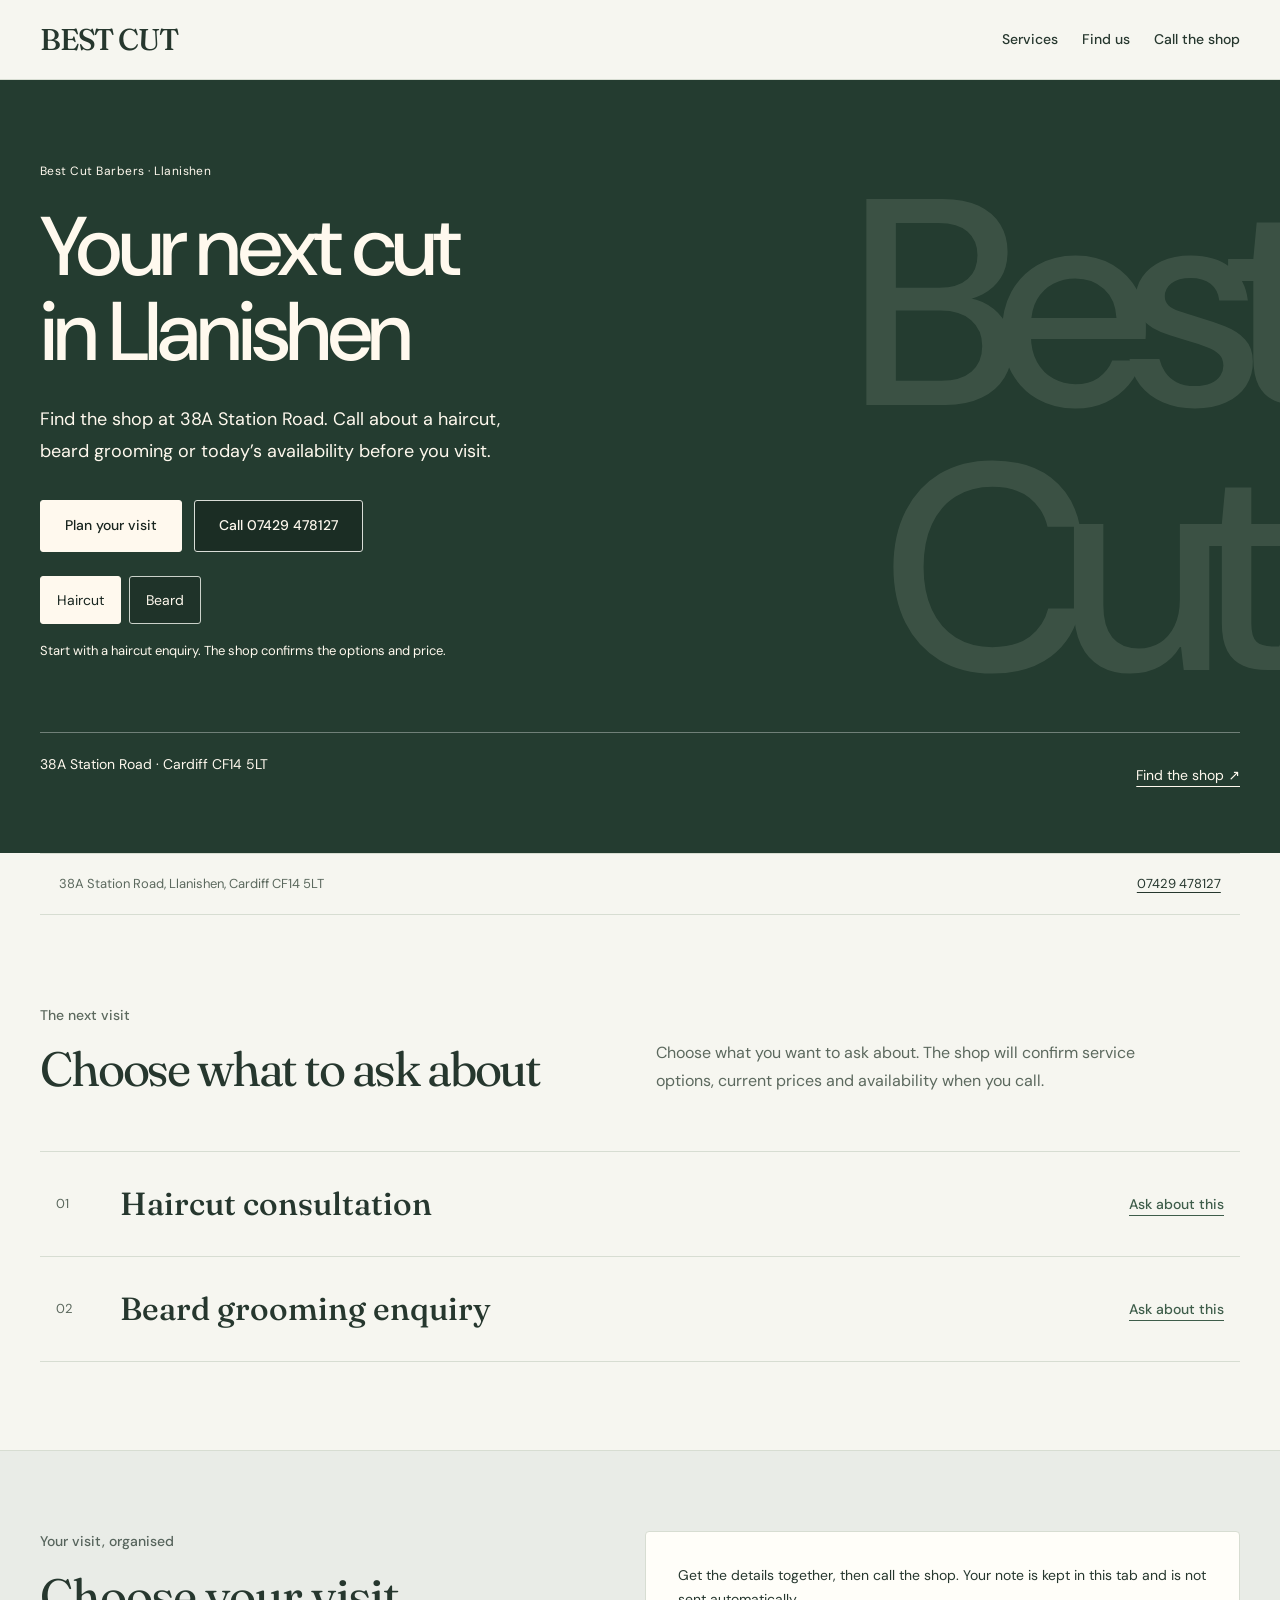
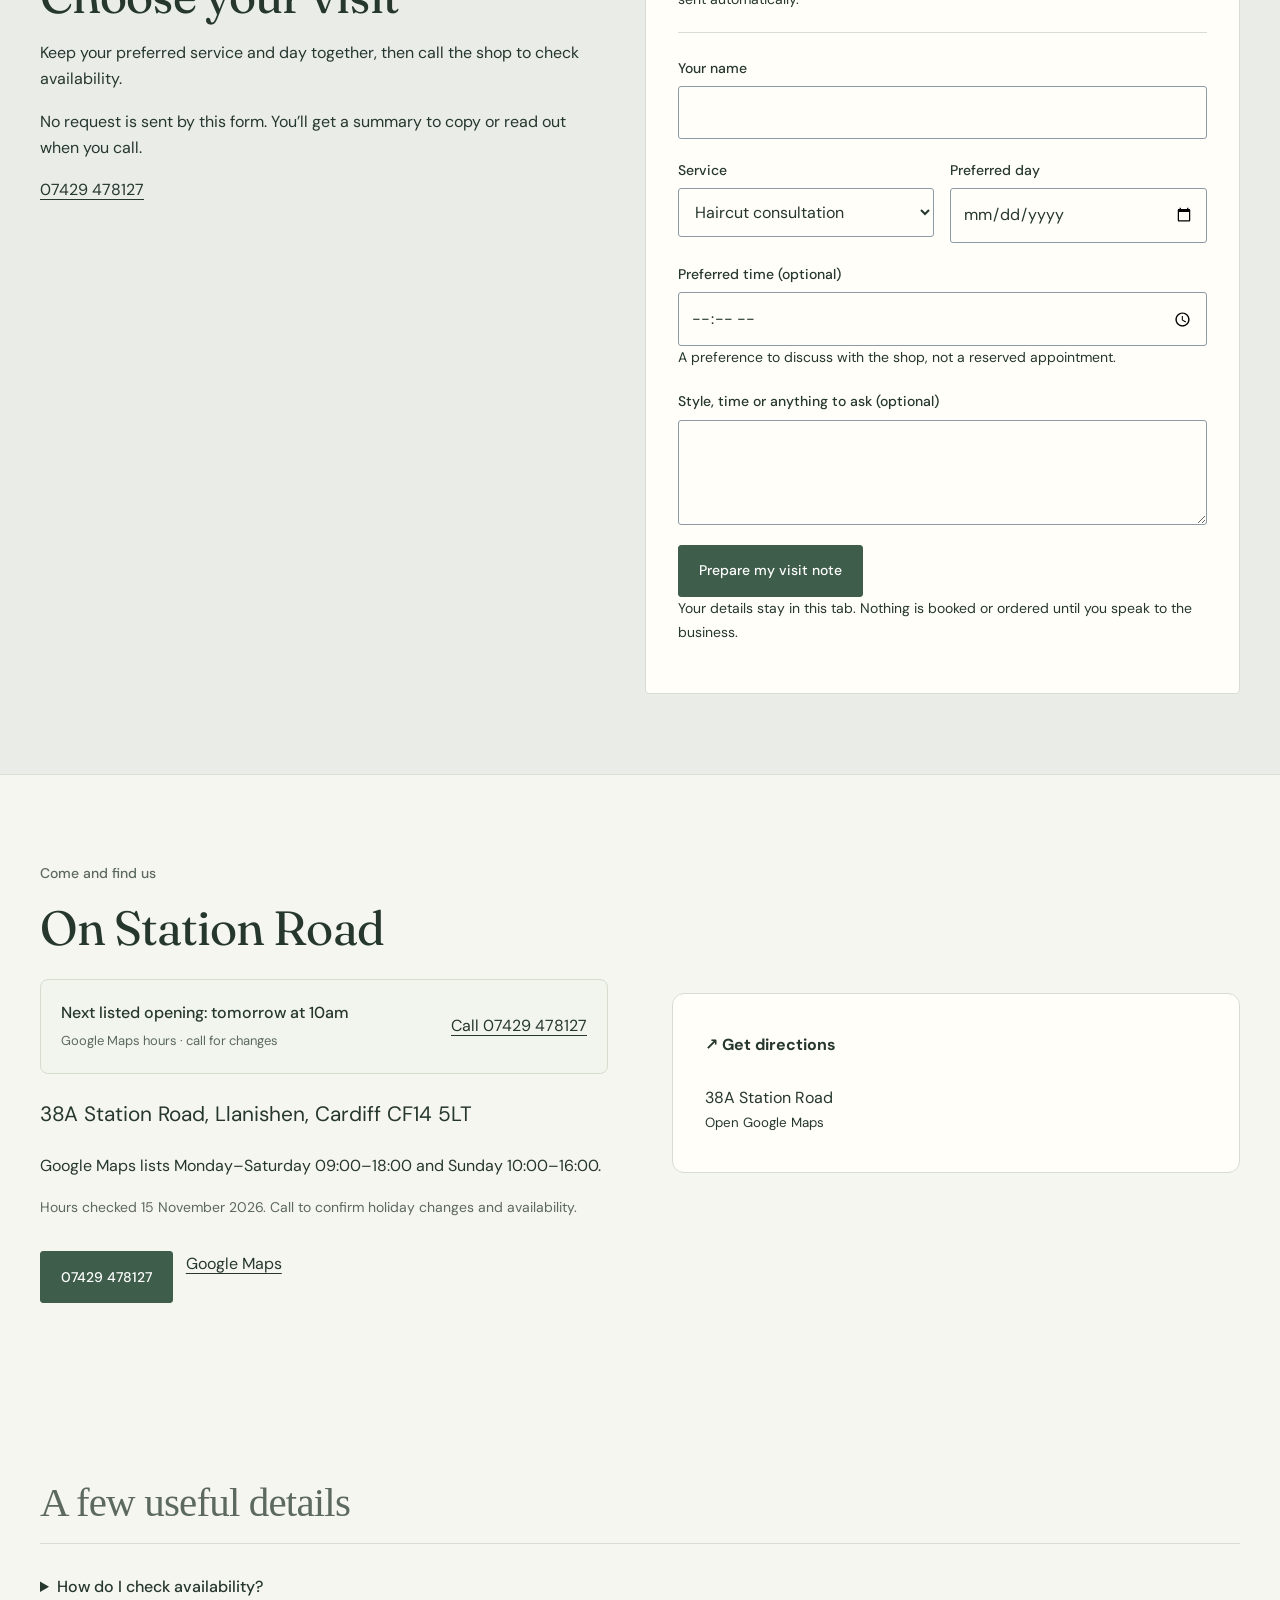
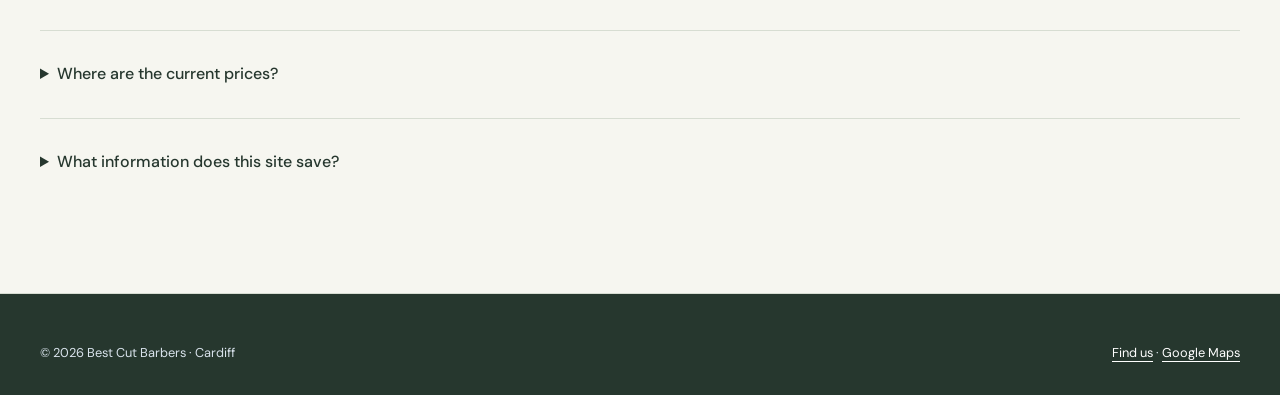
==== commit 78c93222: "Improve 404 recovery page and FAQ heading semantics Co-authored-by: OpenBot <335604065+openbotgit[bo" ====
--- a/index.html
+++ b/index.html
@@ -1,9 +1,8 @@
-<!doctype html><html lang="en-GB"><head><meta charset="utf-8"><meta name="viewport" content="width=device-width,initial-scale=1"><meta http-equiv="Content-Security-Policy" content="default-src 'self'; script-src 'self'; style-src 'self'; img-src 'self' data:; base-uri 'none'; form-action 'none'; object-src 'none'"><title>Best Cut Barbers | Llanishen, Cardiff</title><meta name="description" content="Find Best Cut Barbers in Llanishen. Call about today’s availability, ask about your style, then head to Station Road."><meta name="theme-color" content="#1e3028"><link rel="icon" href="favicon.svg" type="image/svg+xml"><link rel="canonical" href="https://henrygoldsmith07-wq.github.io/best-cut-barbers/"><meta property="og:type" content="website"><meta property="og:title" content="Best Cut Barbers"><meta property="og:description" content="Find Best Cut Barbers in Llanishen. Call about today’s availability, ask about your style, then head to Station Road."><meta property="og:url" content="https://henrygoldsmith07-wq.github.io/best-cut-barbers/"><meta property="og:image" content="https://henrygoldsmith07-wq.github.io/best-cut-barbers/og-image.png"><meta property="og:image:alt" content="Best Cut Barbers — 38A Station Road, Llanishen, Cardiff CF14 5LT"><meta name="twitter:card" content="summary_large_image"><script type="application/ld+json">{"@context":"https://schema.org","@type":"HairSalon","@id":"https://henrygoldsmith07-wq.github.io/best-cut-barbers/#business","name":"Best Cut Barbers","url":"https://henrygoldsmith07-wq.github.io/best-cut-barbers/","image":"https://henrygoldsmith07-wq.github.io/best-cut-barbers/og-image.png","telephone":"+447429478127","hasMap":"https://maps.google.com/?q=38A+Station+Road+Llanishen+Cardiff+CF14+5LT","areaServed":[{"@type":"Place","name":"Llanishen"},{"@type":"Place","name":"Cardiff"}],"address":{"@type":"PostalAddress","streetAddress":"38A Station Road","addressLocality":"Llanishen","addressRegion":"Cardiff","postalCode":"CF14 5LT","addressCountry":"GB"},"sameAs":[],"geo":{"@type":"GeoCoordinates","latitude":51.5290067,"longitude":-3.1883158},"openingHoursSpecification":[{"@type":"OpeningHoursSpecification","dayOfWeek":["Monday","Tuesday","Wednesday","Thursday","Friday","Saturday"],"opens":"09:00","closes":"18:00"},{"@type":"OpeningHoursSpecification","dayOfWeek":["Sunday"],"opens":"10:00","closes":"16:00"}]}</script><script src="app.js" defer></script><meta name="robots" content="noindex, nofollow"><script src="direction.js" defer></script><link rel="preload" href="assets/dm-sans.woff2" as="font" type="font/woff2" crossorigin><link rel="stylesheet" href="site.css"><script src="experience.js" defer></script><meta property="og:locale" content="en_GB">
+<!doctype html><html lang="en-GB"><head><meta charset="utf-8"><meta name="viewport" content="width=device-width,initial-scale=1"><meta http-equiv="Content-Security-Policy" content="default-src 'self'; script-src 'self'; style-src 'self'; img-src 'self' data:; base-uri 'none'; form-action 'none'; object-src 'none'"><title>Best Cut Barbers | Llanishen, Cardiff</title><meta name="description" content="Find Best Cut Barbers in Llanishen. Call about today’s availability, ask about your style, then head to Station Road."><meta name="theme-color" content="#1e3028"><link rel="icon" href="favicon.svg" type="image/svg+xml"><link rel="canonical" href="https://henrygoldsmith07-wq.github.io/best-cut-barbers/"><meta property="og:type" content="website"><meta property="og:title" content="Best Cut Barbers"><meta property="og:description" content="Find Best Cut Barbers in Llanishen. Call about today’s availability, ask about your style, then head to Station Road."><meta property="og:url" content="https://henrygoldsmith07-wq.github.io/best-cut-barbers/"><meta property="og:image" content="https://henrygoldsmith07-wq.github.io/best-cut-barbers/og-image.png"><meta property="og:image:alt" content="Best Cut Barbers — 38A Station Road, Llanishen, Cardiff CF14 5LT"><meta name="twitter:card" content="summary_large_image"><script type="application/ld+json">{"@context":"https://schema.org","@type":"HairSalon","@id":"https://henrygoldsmith07-wq.github.io/best-cut-barbers/#business","name":"Best Cut Barbers","url":"https://henrygoldsmith07-wq.github.io/best-cut-barbers/","image":"https://henrygoldsmith07-wq.github.io/best-cut-barbers/og-image.png","telephone":"+447429478127","hasMap":"https://maps.google.com/?q=38A+Station+Road+Llanishen+Cardiff+CF14+5LT","areaServed":[{"@type":"Place","name":"Llanishen"},{"@type":"Place","name":"Cardiff"}],"address":{"@type":"PostalAddress","streetAddress":"38A Station Road","addressLocality":"Llanishen","addressRegion":"Cardiff","postalCode":"CF14 5LT","addressCountry":"GB"},"contactPoint":{"@id":"https://henrygoldsmith07-wq.github.io/best-cut-barbers/#contact-point"},"hasOfferCatalog":{"@type":"OfferCatalog","name":"Barber services","itemListElement":[{"@type":"Offer","itemOffered":{"@type":"Service","name":"Haircut consultation"}},{"@type":"Offer","itemOffered":{"@type":"Service","name":"Beard grooming enquiry"}}]},"geo":{"@type":"GeoCoordinates","latitude":51.5290067,"longitude":-3.1883158},"openingHoursSpecification":[{"@type":"OpeningHoursSpecification","dayOfWeek":["Monday","Tuesday","Wednesday","Thursday","Friday","Saturday"],"opens":"09:00","closes":"18:00"},{"@type":"OpeningHoursSpecification","dayOfWeek":["Sunday"],"opens":"10:00","closes":"16:00"}]}</script><script src="app.js" defer></script><meta name="robots" content="noindex, nofollow"><script src="direction.js" defer></script><link rel="preload" href="assets/dm-sans.woff2" as="font" type="font/woff2" crossorigin><link rel="stylesheet" href="site.css"><script src="experience.js" defer></script><meta property="og:locale" content="en_GB">
 <meta property="og:site_name" content="Best Cut Barbers">
 <meta name="twitter:title" content="Best Cut Barbers | Llanishen, Cardiff">
 <meta name="twitter:description" content="Find Best Cut Barbers in Llanishen. Call about today's availability, ask about your style, then head to Station Road.">
 <script type="application/ld+json">{"@context":"https://schema.org","@type":"ContactPoint","@id":"https://henrygoldsmith07-wq.github.io/best-cut-barbers/#contact-point","telephone":"+447429478127","contactType":"customer service","areaServed":"GB","availableLanguage":"English"}</script>
-<script type="application/ld+json">{"@context":"https://schema.org","@type":"HairSalon","@id":"https://henrygoldsmith07-wq.github.io/best-cut-barbers/#catalog","name":"Best Cut Barbers","hasOfferCatalog":{"@type":"OfferCatalog","name":"Barber services","itemListElement":[{"@type":"Offer","itemOffered":{"@type":"Service","name":"Haircut consultation"}},{"@type":"Offer","itemOffered":{"@type":"Service","name":"Beard grooming enquiry"}}]}}</script>
 <script type="application/ld+json">{"@context":"https://schema.org","@type":"FAQPage","mainEntity":[{"@type":"Question","name":"How do I check availability?","acceptedAnswer":{"@type":"Answer","text":"Call 07429 478127. The note builder helps organise what you want to ask; it does not send a message or confirm a booking."}},{"@type":"Question","name":"Where are the current prices?","acceptedAnswer":{"@type":"Answer","text":"Prices are to confirm with the owner. Please call before making plans that depend on a particular price or service."}},{"@type":"Question","name":"What information does this site save?","acceptedAnswer":{"@type":"Answer","text":"This form keeps your note in the current tab only. It sends no information to us and uses no analytics or advertising cookies. External links open services with their own privacy policies."}}]}</script>
 
 
@@ -11,5 +10,5 @@
 <script src="refinement.js" defer></script>
 <link rel="stylesheet" href="finishing.css">
 <link rel="stylesheet" href="hero-background.css">
-</head><body class="studio"><a class="skip" href="#main">Skip to content</a><header class="top"><div class="wrap"><a class="brand" href="#">BEST CUT</a><nav aria-label="Main navigation" id="main-nav"><a href="#services">Services</a><a href="#visit">Find us</a><a href="tel:+447429478127">Call the shop</a></nav><button type="button" class="nav-toggle" aria-controls="main-nav" aria-expanded="false">Menu</button></div></header><main id="main" tabindex="-1"><section class="direction-hero type-hero type-best" aria-labelledby="hero-title"><p class="hero-wordmark" aria-hidden="true">Best<span>Cut.</span></p><div class="wrap direction-layout"><div class="direction-copy"><p class="direction-location">Best Cut Barbers · Llanishen</p><h1 id="hero-title">Your next cut<br>in Llanishen</h1><p class="intro">Find the shop at 38A Station Road. Call about a haircut, beard grooming or today’s availability before you visit.</p><div class="direction-actions"><a class="btn btn-primary" href="#plan">Plan your visit</a><a class="btn btn-ghost" href="tel:+447429478127">Call 07429 478127</a></div><div class="service-choice" role="group" aria-label="Choose what to ask about"><button type="button" data-hero-service="Haircut consultation" aria-pressed="true">Haircut</button><button type="button" data-hero-service="Beard grooming enquiry" aria-pressed="false">Beard</button></div><p class="service-copy" id="service-copy" aria-live="polite">Start with a haircut enquiry. The shop confirms the options and price.</p></div></div><div class="wrap"><div class="hero-addressline"><span>38A Station Road · Cardiff CF14 5LT</span><a href="#visit">Find the shop ↗</a></div></div></section><div class="wrap"><div class="ribbon"><span>38A Station Road, Llanishen, Cardiff CF14 5LT</span><span>Local & independent</span><span><a href="tel:+447429478127">07429 478127</a></span></div><section class="section" id="services" data-reveal><div class="section-head"><div><p class="label">The next visit</p><h2>Choose what to ask about</h2></div><p>Choose what you want to ask about. The shop will confirm service options, current prices and availability when you call.</p></div><ol class="services"><li><h3>Haircut consultation</h3><a href="#plan" data-service="Haircut consultation">Ask about this</a></li><li><h3>Beard grooming enquiry</h3><a href="#plan" data-service="Beard grooming enquiry">Ask about this</a></li></ol></section></div><section class="planning" id="plan" data-reveal><div class="wrap split"><div><p class="label">Your visit, organised</p><h2>Choose your visit</h2><p>Keep your preferred service and day together, then call the shop to check availability.</p><p>No request is sent by this form. You’ll get a summary to copy or read out when you call.</p><a href="tel:+447429478127">07429 478127</a></div><form id="visit-form"><p class="form-intro">Get the details together, then call the shop. Your note is kept in this tab and is not sent automatically.</p><div class="field"><label for="name">Your name</label><input id="name" name="name" required maxlength="80" autocomplete="given-name"></div><div class="row"><div class="field"><label for="service">Service</label><select id="service"><option>Haircut consultation</option><option>Beard grooming enquiry</option></select></div><div class="field"><label for="date">Preferred day</label><input type="date" id="date" required></div></div><div class="field"><label for="preferred-time">Preferred time (optional)</label><input type="time" id="preferred-time"><p class="hint">A preference to discuss with the shop, not a reserved appointment.</p></div><div class="field"><label for="notes">Style, time or anything to ask (optional)</label><textarea id="notes" rows="3" maxlength="1000"></textarea></div><div class="hp" aria-hidden="true"><input id="website" tabindex="-1" autocomplete="off" aria-label="Leave blank"></div><button class="button" type="submit">Prepare my visit note</button><p class="hint">Your details stay in this tab. Nothing is booked or ordered until you speak to the business.</p><p id="visit-error" class="inline-error" role="alert" tabindex="-1" hidden></p><div id="result" class="result" role="status" tabindex="-1" hidden></div><noscript><p>Call 07429 478127 to arrange a visit.</p></noscript></form></div></section><div class="wrap"><section class="section visit" id="visit" data-reveal><div><p class="label">Come and find us</p><h2>On Station Road</h2><div class="live-visit"><div><strong id="visit-status" aria-live="polite">See the listed hours below</strong><br><small>Google Maps hours · call for changes</small></div><a href="tel:+447429478127">Call 07429 478127</a></div><address class="address">38A Station Road, Llanishen, Cardiff CF14 5LT</address><p>Google Maps lists Monday–Saturday 09:00–18:00 and Sunday 10:00–16:00.</p><p class="hint">Hours checked 15 November 2026. Call to confirm holiday changes and availability.</p><div class="actions"><a class="button" href="tel:+447429478127">07429 478127</a><a href="https://www.google.com/maps/search/?api=1&amp;query=Best+Cut+38A+Station+Road+Llanishen+Cardiff" target="_blank" rel="noopener noreferrer">Google Maps</a></div></div><div class="map-art"><a href="https://www.google.com/maps/dir/?api=1&amp;destination=38A%20Station%20Road%2C%20Llanishen%2C%20Cardiff%20CF14%205LT" target="_blank" rel="noopener noreferrer"><strong>↗ Get directions</strong><br>38A Station Road<br><small>Open Google Maps</small></a></div></section><section class="section" aria-label="Common questions"><p class="label">A few useful details</p><details><summary>How do I check availability?</summary><p>Call 07429 478127. The note builder helps organise what you want to ask; it does not send a message or confirm a booking.</p></details><details><summary>Where are the current prices?</summary><p>Prices are to confirm with the owner. Please call before making plans that depend on a particular price or service.</p></details><details><summary>What information does this site save?</summary><p>This form keeps your note in the current tab only. It sends no information to us and uses no analytics or advertising cookies. External links open services with their own privacy policies.</p></details></section></div>
+</head><body class="studio"><a class="skip" href="#main">Skip to content</a><header class="top"><div class="wrap"><a class="brand" href="#">BEST CUT</a><nav aria-label="Main navigation" id="main-nav"><a href="#services">Services</a><a href="#visit">Find us</a><a href="tel:+447429478127">Call the shop</a></nav><button type="button" class="nav-toggle" aria-controls="main-nav" aria-expanded="false">Menu</button></div></header><main id="main" tabindex="-1"><section class="direction-hero type-hero type-best" aria-labelledby="hero-title"><p class="hero-wordmark" aria-hidden="true">Best<span>Cut.</span></p><div class="wrap direction-layout"><div class="direction-copy"><p class="direction-location">Best Cut Barbers · Llanishen</p><h1 id="hero-title">Your next cut<br>in Llanishen</h1><p class="intro">Find the shop at 38A Station Road. Call about a haircut, beard grooming or today’s availability before you visit.</p><div class="direction-actions"><a class="btn btn-primary" href="#plan">Plan your visit</a><a class="btn btn-ghost" href="tel:+447429478127">Call 07429 478127</a></div><div class="service-choice" role="group" aria-label="Choose what to ask about"><button type="button" data-hero-service="Haircut consultation" aria-pressed="true">Haircut</button><button type="button" data-hero-service="Beard grooming enquiry" aria-pressed="false">Beard</button></div><p class="service-copy" id="service-copy" aria-live="polite">Start with a haircut enquiry. The shop confirms the options and price.</p></div></div><div class="wrap"><div class="hero-addressline"><span>38A Station Road · Cardiff CF14 5LT</span><a href="#visit">Find the shop ↗</a></div></div></section><div class="wrap"><div class="ribbon"><span>38A Station Road, Llanishen, Cardiff CF14 5LT</span><span>Local & independent</span><span><a href="tel:+447429478127">07429 478127</a></span></div><section class="section" id="services" data-reveal><div class="section-head"><div><p class="label">The next visit</p><h2>Choose what to ask about</h2></div><p>Choose what you want to ask about. The shop will confirm service options, current prices and availability when you call.</p></div><ol class="services"><li><h3>Haircut consultation</h3><a href="#plan" data-service="Haircut consultation">Ask about this</a></li><li><h3>Beard grooming enquiry</h3><a href="#plan" data-service="Beard grooming enquiry">Ask about this</a></li></ol></section></div><section class="planning" id="plan" data-reveal><div class="wrap split"><div><p class="label">Your visit, organised</p><h2>Choose your visit</h2><p>Keep your preferred service and day together, then call the shop to check availability.</p><p>No request is sent by this form. You’ll get a summary to copy or read out when you call.</p><a href="tel:+447429478127">07429 478127</a></div><form id="visit-form"><p class="form-intro">Get the details together, then call the shop. Your note is kept in this tab and is not sent automatically.</p><div class="field"><label for="name">Your name</label><input id="name" name="name" required maxlength="80" autocomplete="given-name"></div><div class="row"><div class="field"><label for="service">Service</label><select id="service"><option>Haircut consultation</option><option>Beard grooming enquiry</option></select></div><div class="field"><label for="date">Preferred day</label><input type="date" id="date" required></div></div><div class="field"><label for="preferred-time">Preferred time (optional)</label><input type="time" id="preferred-time"><p class="hint">A preference to discuss with the shop, not a reserved appointment.</p></div><div class="field"><label for="notes">Style, time or anything to ask (optional)</label><textarea id="notes" rows="3" maxlength="1000"></textarea></div><div class="hp" aria-hidden="true"><input id="website" tabindex="-1" autocomplete="off" aria-label="Leave blank"></div><button class="button" type="submit">Prepare my visit note</button><p class="hint">Your details stay in this tab. Nothing is booked or ordered until you speak to the business.</p><p id="visit-error" class="inline-error" role="alert" tabindex="-1" hidden></p><div id="result" class="result" role="status" tabindex="-1" hidden></div><noscript><p>Call 07429 478127 to arrange a visit.</p></noscript></form></div></section><div class="wrap"><section class="section visit" id="visit" data-reveal><div><p class="label">Come and find us</p><h2>On Station Road</h2><div class="live-visit"><div><strong id="visit-status" aria-live="polite">See the listed hours below</strong><br><small>Google Maps hours · call for changes</small></div><a href="tel:+447429478127">Call 07429 478127</a></div><address class="address">38A Station Road, Llanishen, Cardiff CF14 5LT</address><p>Google Maps lists Monday–Saturday 09:00–18:00 and Sunday 10:00–16:00.</p><p class="hint">Hours checked 15 November 2026. Call to confirm holiday changes and availability.</p><div class="actions"><a class="button" href="tel:+447429478127">07429 478127</a><a href="https://www.google.com/maps/search/?api=1&amp;query=Best+Cut+38A+Station+Road+Llanishen+Cardiff" target="_blank" rel="noopener noreferrer">Google Maps</a></div></div><div class="map-art"><a href="https://www.google.com/maps/dir/?api=1&amp;destination=38A%20Station%20Road%2C%20Llanishen%2C%20Cardiff%20CF14%205LT" target="_blank" rel="noopener noreferrer"><strong>↗ Get directions</strong><br>38A Station Road<br><small>Open Google Maps</small></a></div></section><section class="section" aria-label="Common questions"><h2 class="label">A few useful details</h2><details><summary>How do I check availability?</summary><p>Call 07429 478127. The note builder helps organise what you want to ask; it does not send a message or confirm a booking.</p></details><details><summary>Where are the current prices?</summary><p>Prices are to confirm with the owner. Please call before making plans that depend on a particular price or service.</p></details><details><summary>What information does this site save?</summary><p>This form keeps your note in the current tab only. It sends no information to us and uses no analytics or advertising cookies. External links open services with their own privacy policies.</p></details></section></div>
 </main><footer><div class="wrap"><span>© 2026 Best Cut Barbers · Cardiff</span><span><a href="#visit">Find us</a> · <a href="https://www.google.com/maps/search/?api=1&amp;query=Best+Cut+38A+Station+Road+Llanishen+Cardiff" target="_blank" rel="noopener noreferrer">Google Maps</a></span></div></footer><nav class="mobile" aria-label="Quick actions"><a class="button" href="tel:+447429478127">Call the shop</a><a class="button secondary" href="#plan">Plan your visit</a></nav></body></html>
